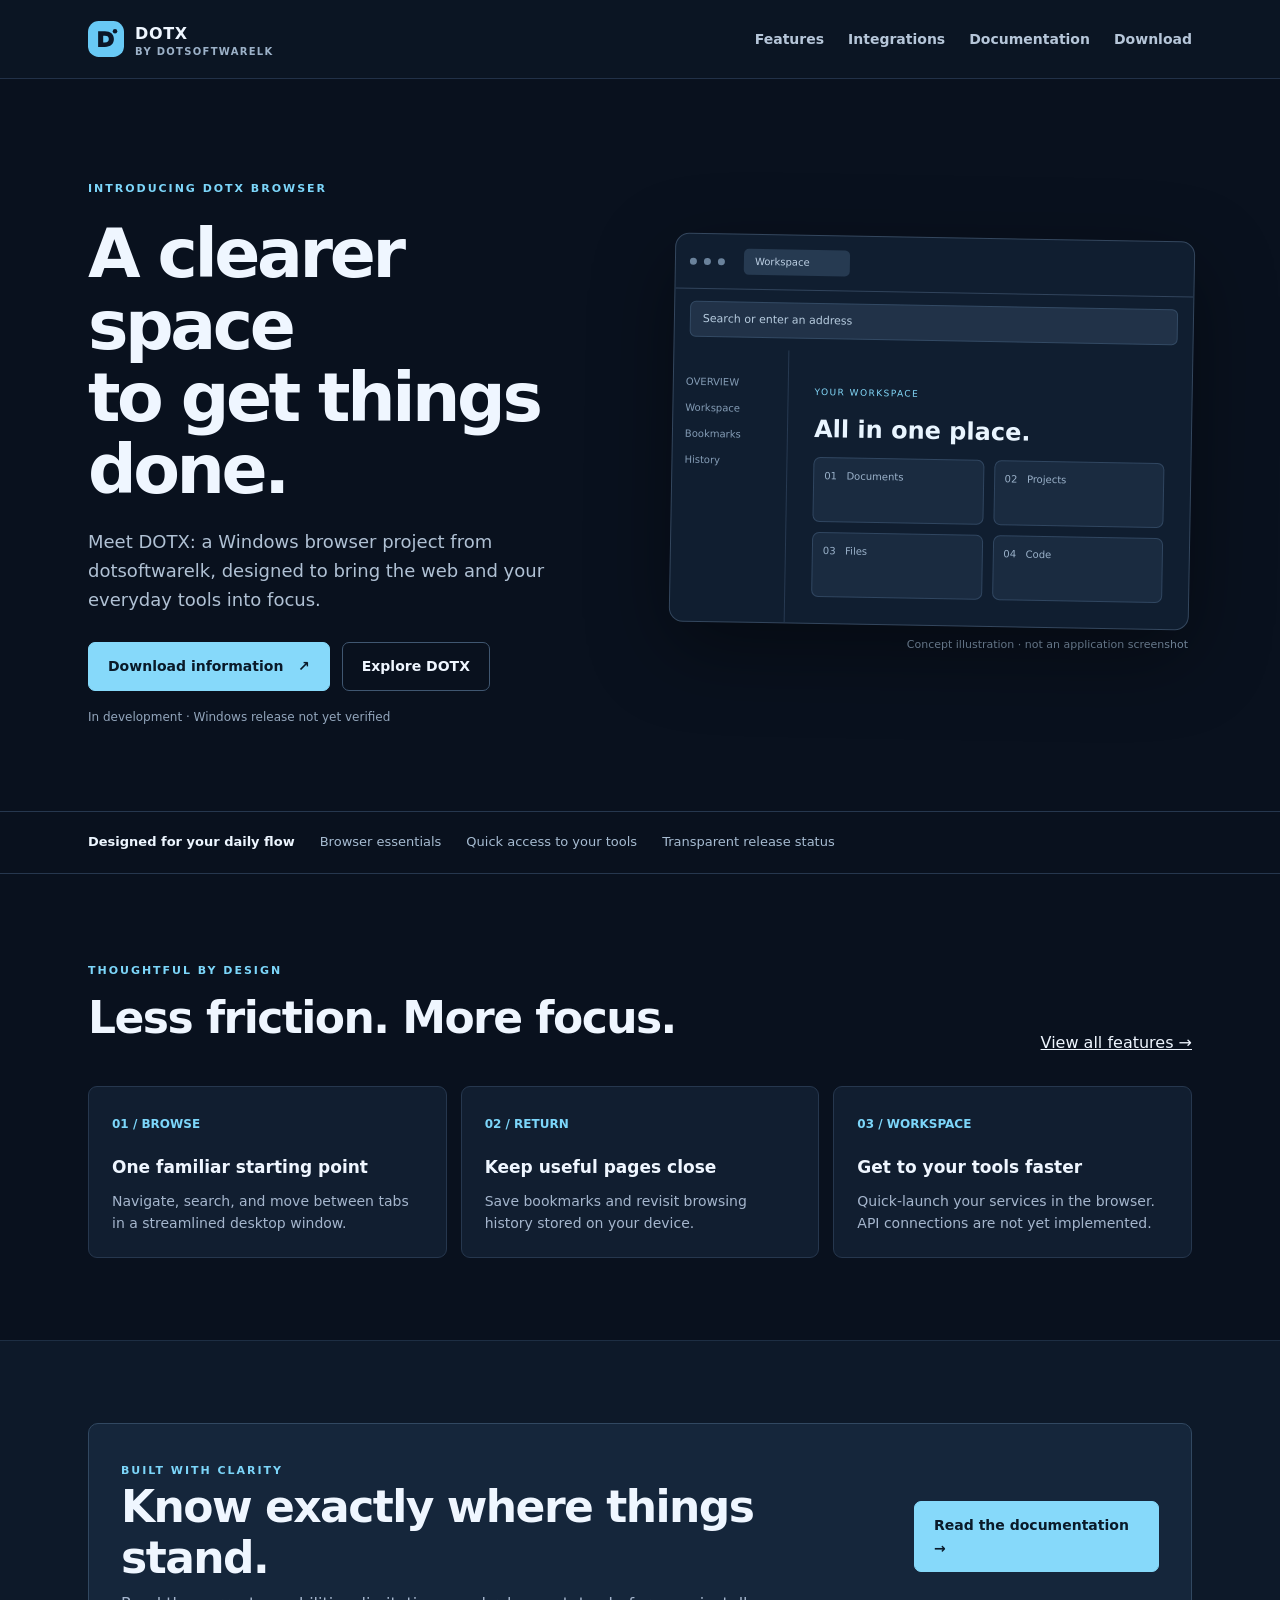
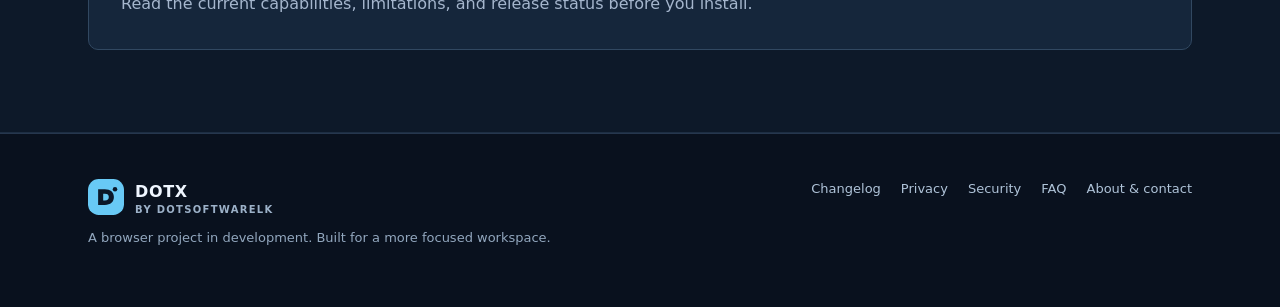
==== site/index.html @ 2ad3f158 "Add DOTX development prototype and website" ====
<!doctype html><html lang="en"><head><meta charset="utf-8"><meta name="viewport" content="width=device-width,initial-scale=1"><meta name="description" content="DOTX Browser by dotsoftwarelk: a Windows browser project in development."><meta property="og:type" content="website"><meta property="og:title" content="Home | DOTX Browser"><meta property="og:description" content="DOTX Browser by dotsoftwarelk: a Windows browser project in development."><meta name="theme-color" content="#09111e"><title>Home | DOTX Browser</title><link rel="icon" href="assets/mark.svg" type="image/svg+xml"><link rel="stylesheet" href="assets/style.css"></head><body><a class="skip" href="#main">Skip to content</a><header class="site-header"><div class="wrap topbar"><a href="index.html" class="brand"><img src="assets/mark.svg" alt=""><span>DOTX<small>BY DOTSOFTWARELK</small></span></a><nav class="nav" aria-label="Main navigation"><a href="features.html">Features</a><a href="integrations.html">Integrations</a><a href="docs.html">Documentation</a><a href="download.html">Download</a></nav><details class="mobile-nav"><summary>Menu</summary><div><a href="features.html">Features</a><a href="integrations.html">Integrations</a><a href="docs.html">Documentation</a><a href="download.html">Download</a><a href="changelog.html">Changelog</a><a href="privacy.html">Privacy</a><a href="security.html">Security</a><a href="faq.html">FAQ</a><a href="about.html">About &amp; contact</a></div></details></div></header><main id="main"><div class="wrap"><section class="hero"><div><span class="eyebrow">Introducing DOTX Browser</span><h1>A clearer space<br>to get things done.</h1><p>Meet DOTX: a Windows browser project from dotsoftwarelk, designed to bring the web and your everyday tools into focus.</p><div class="actions"><a class="button primary" href="download.html">Download information &nbsp; ↗</a><a class="button" href="features.html">Explore DOTX</a></div><div class="fine">In development · Windows release not yet verified</div></div><div><div class="preview" aria-hidden="true"><div class="preview-top"><i></i><i></i><i></i><span>Workspace</span></div><div class="preview-address">Search or enter an address</div><div class="preview-content"><div class="preview-side">OVERVIEW<br>Workspace<br>Bookmarks<br>History</div><div class="preview-main"><small>YOUR WORKSPACE</small><h3>All in one place.</h3><div class="mock-grid"><div class="mock-card">01 &nbsp; Documents</div><div class="mock-card">02 &nbsp; Projects</div><div class="mock-card">03 &nbsp; Files</div><div class="mock-card">04 &nbsp; Code</div></div></div></div></div><div class="concept">Concept illustration · not an application screenshot</div></div></section></div><div class="band"><div class="wrap"><strong>Designed for your daily flow</strong><span>Browser essentials</span><span>Quick access to your tools</span><span>Transparent release status</span></div></div><section class="section"><div class="wrap"><div class="section-head"><div><span class="eyebrow">Thoughtful by design</span><h2>Less friction. More focus.</h2></div><a href="features.html">View all features →</a></div><div class="grid"><article class="card"><span class="num">01 / BROWSE</span><h3>One familiar starting point</h3><p>Navigate, search, and move between tabs in a streamlined desktop window.</p></article><article class="card"><span class="num">02 / RETURN</span><h3>Keep useful pages close</h3><p>Save bookmarks and revisit browsing history stored on your device.</p></article><article class="card"><span class="num">03 / WORKSPACE</span><h3>Get to your tools faster</h3><p>Quick-launch your services in the browser. API connections are not yet implemented.</p></article></div></div></section><section class="section alt"><div class="wrap"><div class="callout"><div><span class="eyebrow">Built with clarity</span><h2>Know exactly where things stand.</h2><p>Read the current capabilities, limitations, and release status before you install.</p></div><a class="button primary" href="docs.html">Read the documentation →</a></div></div></section></main><footer class="footer"><div class="wrap footer-inner"><div><a href="index.html" class="brand"><img src="assets/mark.svg" alt=""><span>DOTX<small>BY DOTSOFTWARELK</small></span></a><p>A browser project in development. Built for a more focused workspace.</p></div><nav class="footer-links" aria-label="Footer navigation"><a href="changelog.html">Changelog</a><a href="privacy.html">Privacy</a><a href="security.html">Security</a><a href="faq.html">FAQ</a><a href="about.html">About &amp; contact</a></nav></div></footer></body></html>
---- site/assets/style.css ----
:root{color-scheme:dark;--bg:#09111e;--surface:#111e30;--line:#26374e;--text:#eff6ff;--muted:#a5b6cd;--accent:#7cd6fa;--max:1160px}*{box-sizing:border-box}html{scroll-behavior:smooth}body{margin:0;background:var(--bg);color:var(--text);font-family:Inter,ui-sans-serif,system-ui,-apple-system,"Segoe UI",sans-serif;line-height:1.6}a{color:inherit}a:focus-visible,button:focus-visible,summary:focus-visible{outline:3px solid var(--accent);outline-offset:4px}.wrap{max-width:var(--max);margin:auto;padding:0 28px}.skip{position:absolute;left:-9999px}.skip:focus{left:20px;top:10px;background:white;color:black;z-index:5}.site-header{border-bottom:1px solid #223148;background:#0b1523}.topbar{min-height:78px;display:flex;align-items:center;gap:30px}.brand{display:flex;align-items:center;gap:11px;text-decoration:none;font-weight:800;letter-spacing:.04em}.brand img{width:36px}.brand small{display:block;color:#9cb1c8;font-size:10px;letter-spacing:.13em;font-weight:600;line-height:1}.nav{display:flex;gap:24px;margin-left:auto;align-items:center}.nav a{text-decoration:none;color:#b6c6d9;font-size:14px;font-weight:600}.nav a:hover{color:#fff}.button{display:inline-flex;align-items:center;justify-content:center;padding:12px 19px;border:1px solid #405771;border-radius:7px;text-decoration:none;font-size:14px;font-weight:700}.button.primary{background:#86d9fa;color:#0a1a29;border-color:#86d9fa}.button:hover{filter:brightness(1.1)}.mobile-nav{display:none;margin-left:auto}.mobile-nav summary{cursor:pointer}.mobile-nav div{position:absolute;right:20px;z-index:2;background:#142339;border:1px solid var(--line);padding:15px;border-radius:8px;display:grid;gap:12px}.mobile-nav a{text-decoration:none}.hero{display:grid;grid-template-columns:1fr 1fr;gap:64px;align-items:center;padding:95px 0 84px}.eyebrow{font-size:11px;font-weight:800;letter-spacing:.18em;color:var(--accent);text-transform:uppercase}.hero h1{font-size:clamp(42px,5.5vw,68px);line-height:1.06;letter-spacing:-.05em;margin:18px 0 22px}.hero p,.lead{font-size:18px;color:#b0c1d4;max-width:590px}.actions{display:flex;gap:12px;flex-wrap:wrap;margin-top:28px}.fine{font-size:12px;color:#93a6bc;margin-top:17px}.preview{background:#101e30;border:1px solid #34475e;border-radius:14px;box-shadow:0 26px 80px #0006;overflow:hidden;transform:rotate(1deg)}.preview-top{display:flex;align-items:center;padding:14px;border-bottom:1px solid #31445c;gap:7px}.preview-top i{width:7px;height:7px;border-radius:50%;background:#6a829b}.preview-top span{margin-left:12px;border-radius:5px;background:#263a51;color:#bccfe3;padding:5px 40px 5px 11px;font-size:10px}.preview-address{margin:12px 15px;background:#213248;border:1px solid #334a64;color:#b7ccdf;border-radius:6px;padding:8px 12px;font-size:11px}.preview-content{display:grid;grid-template-columns:115px 1fr;min-height:270px}.preview-side{border-right:1px solid #273a51;padding:20px 12px;color:#849cb5;font-size:10px;line-height:2.6}.preview-main{padding:26px}.preview-main small{color:#83d8f9;font-size:9px;letter-spacing:.16em}.preview-main h3{font-size:24px;margin:8px 0;color:#e9f5ff}.mock-grid{display:grid;grid-template-columns:1fr 1fr;gap:10px}.mock-card{height:65px;background:#1a2b40;border:1px solid #304660;border-radius:7px;padding:10px;color:#9bb2ca;font-size:10px}.concept{color:#8197ae;font-size:11px;text-align:right;margin:10px 4px}.band{border-top:1px solid var(--line);border-bottom:1px solid var(--line);padding:20px 0;color:#a7bcd2}.band .wrap{display:flex;gap:25px;align-items:center;flex-wrap:wrap;font-size:13px}.band strong{color:#edf6ff}.section{padding:82px 0}.section.alt{background:#0d1929;border-top:1px solid #1d2e43;border-bottom:1px solid #1d2e43}.section-head{display:flex;justify-content:space-between;align-items:end;gap:20px;margin-bottom:30px}.section h2,.page h1{font-size:clamp(30px,4vw,44px);letter-spacing:-.035em;line-height:1.15;margin:12px 0}.section p{color:var(--muted)}.grid{display:grid;grid-template-columns:repeat(3,1fr);gap:14px}.card{border:1px solid var(--line);background:#111e30;border-radius:9px;padding:23px}.card .num{color:var(--accent);font-size:12px;font-weight:700}.card h3{font-size:17px;margin:19px 0 8px}.card p{font-size:14px;margin:0;color:var(--muted)}.callout{display:flex;justify-content:space-between;gap:24px;align-items:center;background:#15263b;border:1px solid #314861;border-radius:10px;padding:32px}.callout h2{margin:0 0 8px}.callout p{margin:0}.page{padding:74px 0 100px;min-height:60vh}.page-header{border-bottom:1px solid var(--line);padding-bottom:32px;margin-bottom:36px}.content{max-width:850px}.content h2{font-size:23px;letter-spacing:-.02em;margin:38px 0 10px}.content h3{margin:24px 0 8px}.content p,.content li{color:#b4c4d7}.content a{color:#91dcfa}.notice{padding:18px 20px;border:1px solid #45627a;background:#14283a;border-radius:8px;margin:25px 0}.notice p{margin:0}.pill{display:inline-block;color:#a6e3fb;background:#1b4054;border-radius:99px;padding:4px 9px;font-size:11px;font-weight:700;letter-spacing:.06em}.footer{border-top:1px solid var(--line);padding:45px 0}.footer-inner{display:flex;justify-content:space-between;gap:30px}.footer p{font-size:13px;color:#92a7be}.footer-links{display:flex;flex-wrap:wrap;gap:20px;align-content:start;font-size:13px;color:#afc3d8}.footer-links a{text-decoration:none}@media(max-width:850px){.nav{display:none}.mobile-nav{display:block}.hero{grid-template-columns:1fr;gap:35px;padding:65px 0}.preview{max-width:600px}.grid{grid-template-columns:1fr 1fr}.footer-inner{flex-direction:column}}@media(max-width:540px){.wrap{padding:0 20px}.hero h1{font-size:43px}.grid{grid-template-columns:1fr}.section{padding:60px 0}.callout{align-items:flex-start;flex-direction:column}.section-head{display:block}.preview-content{grid-template-columns:85px 1fr}.preview-side{padding:12px 7px}.preview-main{padding:15px}.page{padding:52px 0 70px}}@media(prefers-reduced-motion:reduce){html{scroll-behavior:auto}*{transition:none!important;animation:none!important}}
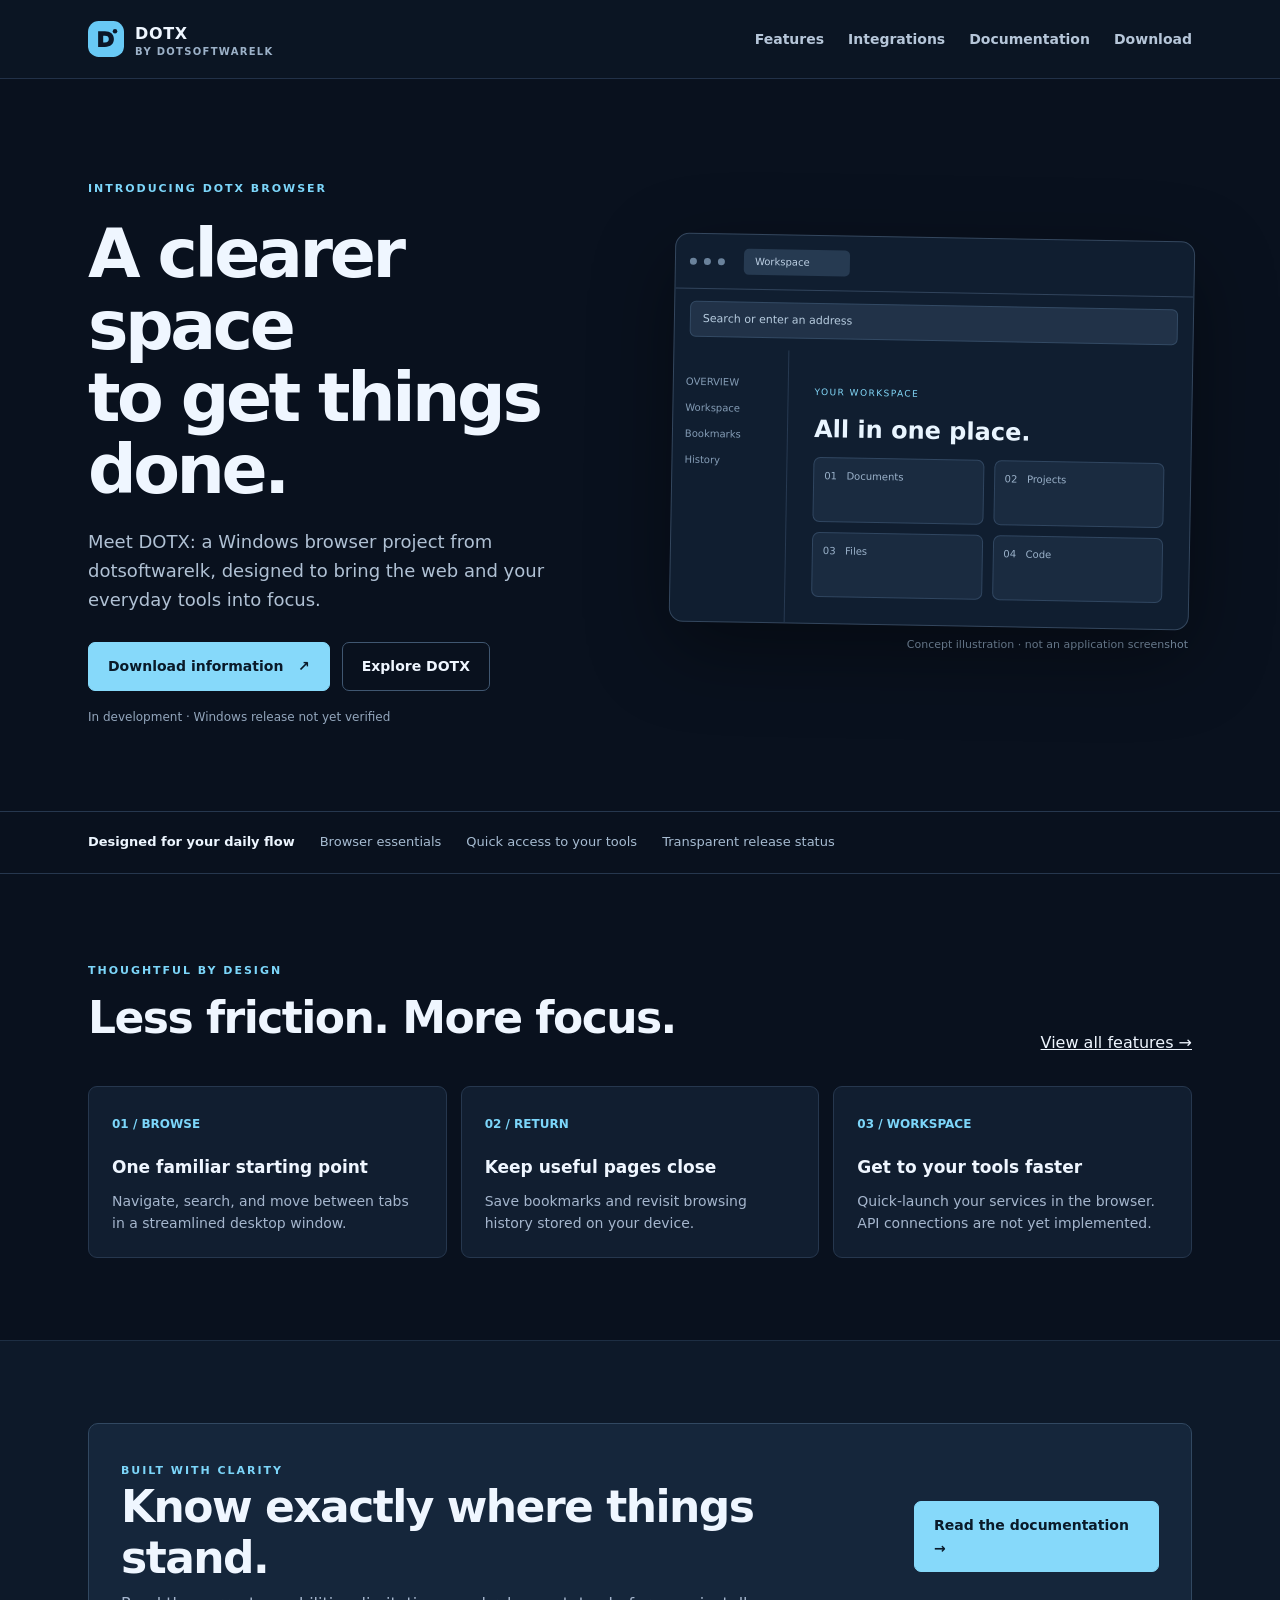
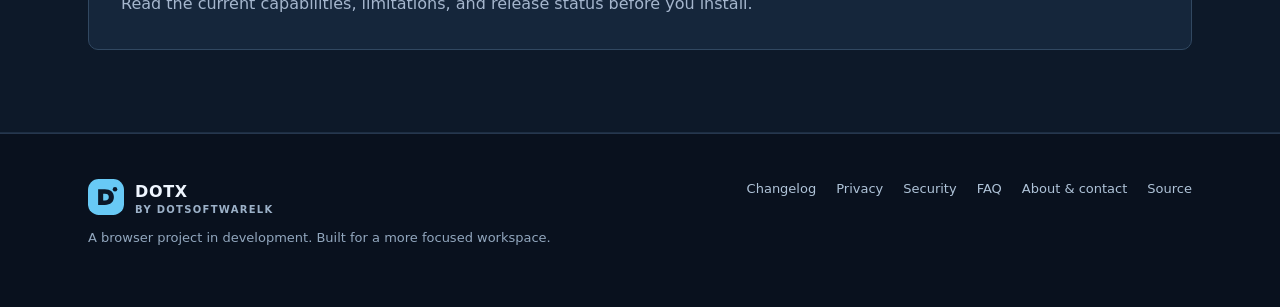
==== commit 3b172f2f: "Improve tab controls and document public deployment" ====
--- a/site/index.html
+++ b/site/index.html
@@ -1 +1 @@
-<!doctype html><html lang="en"><head><meta charset="utf-8"><meta name="viewport" content="width=device-width,initial-scale=1"><meta name="description" content="DOTX Browser by dotsoftwarelk: a Windows browser project in development."><meta property="og:type" content="website"><meta property="og:title" content="Home | DOTX Browser"><meta property="og:description" content="DOTX Browser by dotsoftwarelk: a Windows browser project in development."><meta name="theme-color" content="#09111e"><title>Home | DOTX Browser</title><link rel="icon" href="assets/mark.svg" type="image/svg+xml"><link rel="stylesheet" href="assets/style.css"></head><body><a class="skip" href="#main">Skip to content</a><header class="site-header"><div class="wrap topbar"><a href="index.html" class="brand"><img src="assets/mark.svg" alt=""><span>DOTX<small>BY DOTSOFTWARELK</small></span></a><nav class="nav" aria-label="Main navigation"><a href="features.html">Features</a><a href="integrations.html">Integrations</a><a href="docs.html">Documentation</a><a href="download.html">Download</a></nav><details class="mobile-nav"><summary>Menu</summary><div><a href="features.html">Features</a><a href="integrations.html">Integrations</a><a href="docs.html">Documentation</a><a href="download.html">Download</a><a href="changelog.html">Changelog</a><a href="privacy.html">Privacy</a><a href="security.html">Security</a><a href="faq.html">FAQ</a><a href="about.html">About &amp; contact</a></div></details></div></header><main id="main"><div class="wrap"><section class="hero"><div><span class="eyebrow">Introducing DOTX Browser</span><h1>A clearer space<br>to get things done.</h1><p>Meet DOTX: a Windows browser project from dotsoftwarelk, designed to bring the web and your everyday tools into focus.</p><div class="actions"><a class="button primary" href="download.html">Download information &nbsp; ↗</a><a class="button" href="features.html">Explore DOTX</a></div><div class="fine">In development · Windows release not yet verified</div></div><div><div class="preview" aria-hidden="true"><div class="preview-top"><i></i><i></i><i></i><span>Workspace</span></div><div class="preview-address">Search or enter an address</div><div class="preview-content"><div class="preview-side">OVERVIEW<br>Workspace<br>Bookmarks<br>History</div><div class="preview-main"><small>YOUR WORKSPACE</small><h3>All in one place.</h3><div class="mock-grid"><div class="mock-card">01 &nbsp; Documents</div><div class="mock-card">02 &nbsp; Projects</div><div class="mock-card">03 &nbsp; Files</div><div class="mock-card">04 &nbsp; Code</div></div></div></div></div><div class="concept">Concept illustration · not an application screenshot</div></div></section></div><div class="band"><div class="wrap"><strong>Designed for your daily flow</strong><span>Browser essentials</span><span>Quick access to your tools</span><span>Transparent release status</span></div></div><section class="section"><div class="wrap"><div class="section-head"><div><span class="eyebrow">Thoughtful by design</span><h2>Less friction. More focus.</h2></div><a href="features.html">View all features →</a></div><div class="grid"><article class="card"><span class="num">01 / BROWSE</span><h3>One familiar starting point</h3><p>Navigate, search, and move between tabs in a streamlined desktop window.</p></article><article class="card"><span class="num">02 / RETURN</span><h3>Keep useful pages close</h3><p>Save bookmarks and revisit browsing history stored on your device.</p></article><article class="card"><span class="num">03 / WORKSPACE</span><h3>Get to your tools faster</h3><p>Quick-launch your services in the browser. API connections are not yet implemented.</p></article></div></div></section><section class="section alt"><div class="wrap"><div class="callout"><div><span class="eyebrow">Built with clarity</span><h2>Know exactly where things stand.</h2><p>Read the current capabilities, limitations, and release status before you install.</p></div><a class="button primary" href="docs.html">Read the documentation →</a></div></div></section></main><footer class="footer"><div class="wrap footer-inner"><div><a href="index.html" class="brand"><img src="assets/mark.svg" alt=""><span>DOTX<small>BY DOTSOFTWARELK</small></span></a><p>A browser project in development. Built for a more focused workspace.</p></div><nav class="footer-links" aria-label="Footer navigation"><a href="changelog.html">Changelog</a><a href="privacy.html">Privacy</a><a href="security.html">Security</a><a href="faq.html">FAQ</a><a href="about.html">About &amp; contact</a></nav></div></footer></body></html>+<!doctype html><html lang="en"><head><meta charset="utf-8"><meta name="viewport" content="width=device-width,initial-scale=1"><meta name="description" content="DOTX Browser by dotsoftwarelk: a Windows browser project in development."><meta property="og:type" content="website"><meta property="og:title" content="Home | DOTX Browser"><meta property="og:description" content="DOTX Browser by dotsoftwarelk: a Windows browser project in development."><meta name="theme-color" content="#09111e"><title>Home | DOTX Browser</title><link rel="icon" href="assets/mark.svg" type="image/svg+xml"><link rel="stylesheet" href="assets/style.css"></head><body><a class="skip" href="#main">Skip to content</a><header class="site-header"><div class="wrap topbar"><a href="index.html" class="brand"><img src="assets/mark.svg" alt=""><span>DOTX<small>BY DOTSOFTWARELK</small></span></a><nav class="nav" aria-label="Main navigation"><a href="features.html">Features</a><a href="integrations.html">Integrations</a><a href="docs.html">Documentation</a><a href="download.html">Download</a></nav><details class="mobile-nav"><summary>Menu</summary><div><a href="features.html">Features</a><a href="integrations.html">Integrations</a><a href="docs.html">Documentation</a><a href="download.html">Download</a><a href="changelog.html">Changelog</a><a href="privacy.html">Privacy</a><a href="security.html">Security</a><a href="faq.html">FAQ</a><a href="about.html">About &amp; contact</a><a href="https://github.com/dotsoftwarelk/dotx-browser">Source</a></div></details></div></header><main id="main"><div class="wrap"><section class="hero"><div><span class="eyebrow">Introducing DOTX Browser</span><h1>A clearer space<br>to get things done.</h1><p>Meet DOTX: a Windows browser project from dotsoftwarelk, designed to bring the web and your everyday tools into focus.</p><div class="actions"><a class="button primary" href="download.html">Download information &nbsp; ↗</a><a class="button" href="features.html">Explore DOTX</a></div><div class="fine">In development · Windows release not yet verified</div></div><div><div class="preview" aria-hidden="true"><div class="preview-top"><i></i><i></i><i></i><span>Workspace</span></div><div class="preview-address">Search or enter an address</div><div class="preview-content"><div class="preview-side">OVERVIEW<br>Workspace<br>Bookmarks<br>History</div><div class="preview-main"><small>YOUR WORKSPACE</small><h3>All in one place.</h3><div class="mock-grid"><div class="mock-card">01 &nbsp; Documents</div><div class="mock-card">02 &nbsp; Projects</div><div class="mock-card">03 &nbsp; Files</div><div class="mock-card">04 &nbsp; Code</div></div></div></div></div><div class="concept">Concept illustration · not an application screenshot</div></div></section></div><div class="band"><div class="wrap"><strong>Designed for your daily flow</strong><span>Browser essentials</span><span>Quick access to your tools</span><span>Transparent release status</span></div></div><section class="section"><div class="wrap"><div class="section-head"><div><span class="eyebrow">Thoughtful by design</span><h2>Less friction. More focus.</h2></div><a href="features.html">View all features →</a></div><div class="grid"><article class="card"><span class="num">01 / BROWSE</span><h3>One familiar starting point</h3><p>Navigate, search, and move between tabs in a streamlined desktop window.</p></article><article class="card"><span class="num">02 / RETURN</span><h3>Keep useful pages close</h3><p>Save bookmarks and revisit browsing history stored on your device.</p></article><article class="card"><span class="num">03 / WORKSPACE</span><h3>Get to your tools faster</h3><p>Quick-launch your services in the browser. API connections are not yet implemented.</p></article></div></div></section><section class="section alt"><div class="wrap"><div class="callout"><div><span class="eyebrow">Built with clarity</span><h2>Know exactly where things stand.</h2><p>Read the current capabilities, limitations, and release status before you install.</p></div><a class="button primary" href="docs.html">Read the documentation →</a></div></div></section></main><footer class="footer"><div class="wrap footer-inner"><div><a href="index.html" class="brand"><img src="assets/mark.svg" alt=""><span>DOTX<small>BY DOTSOFTWARELK</small></span></a><p>A browser project in development. Built for a more focused workspace.</p></div><nav class="footer-links" aria-label="Footer navigation"><a href="changelog.html">Changelog</a><a href="privacy.html">Privacy</a><a href="security.html">Security</a><a href="faq.html">FAQ</a><a href="about.html">About &amp; contact</a><a href="https://github.com/dotsoftwarelk/dotx-browser">Source</a></nav></div></footer></body></html>
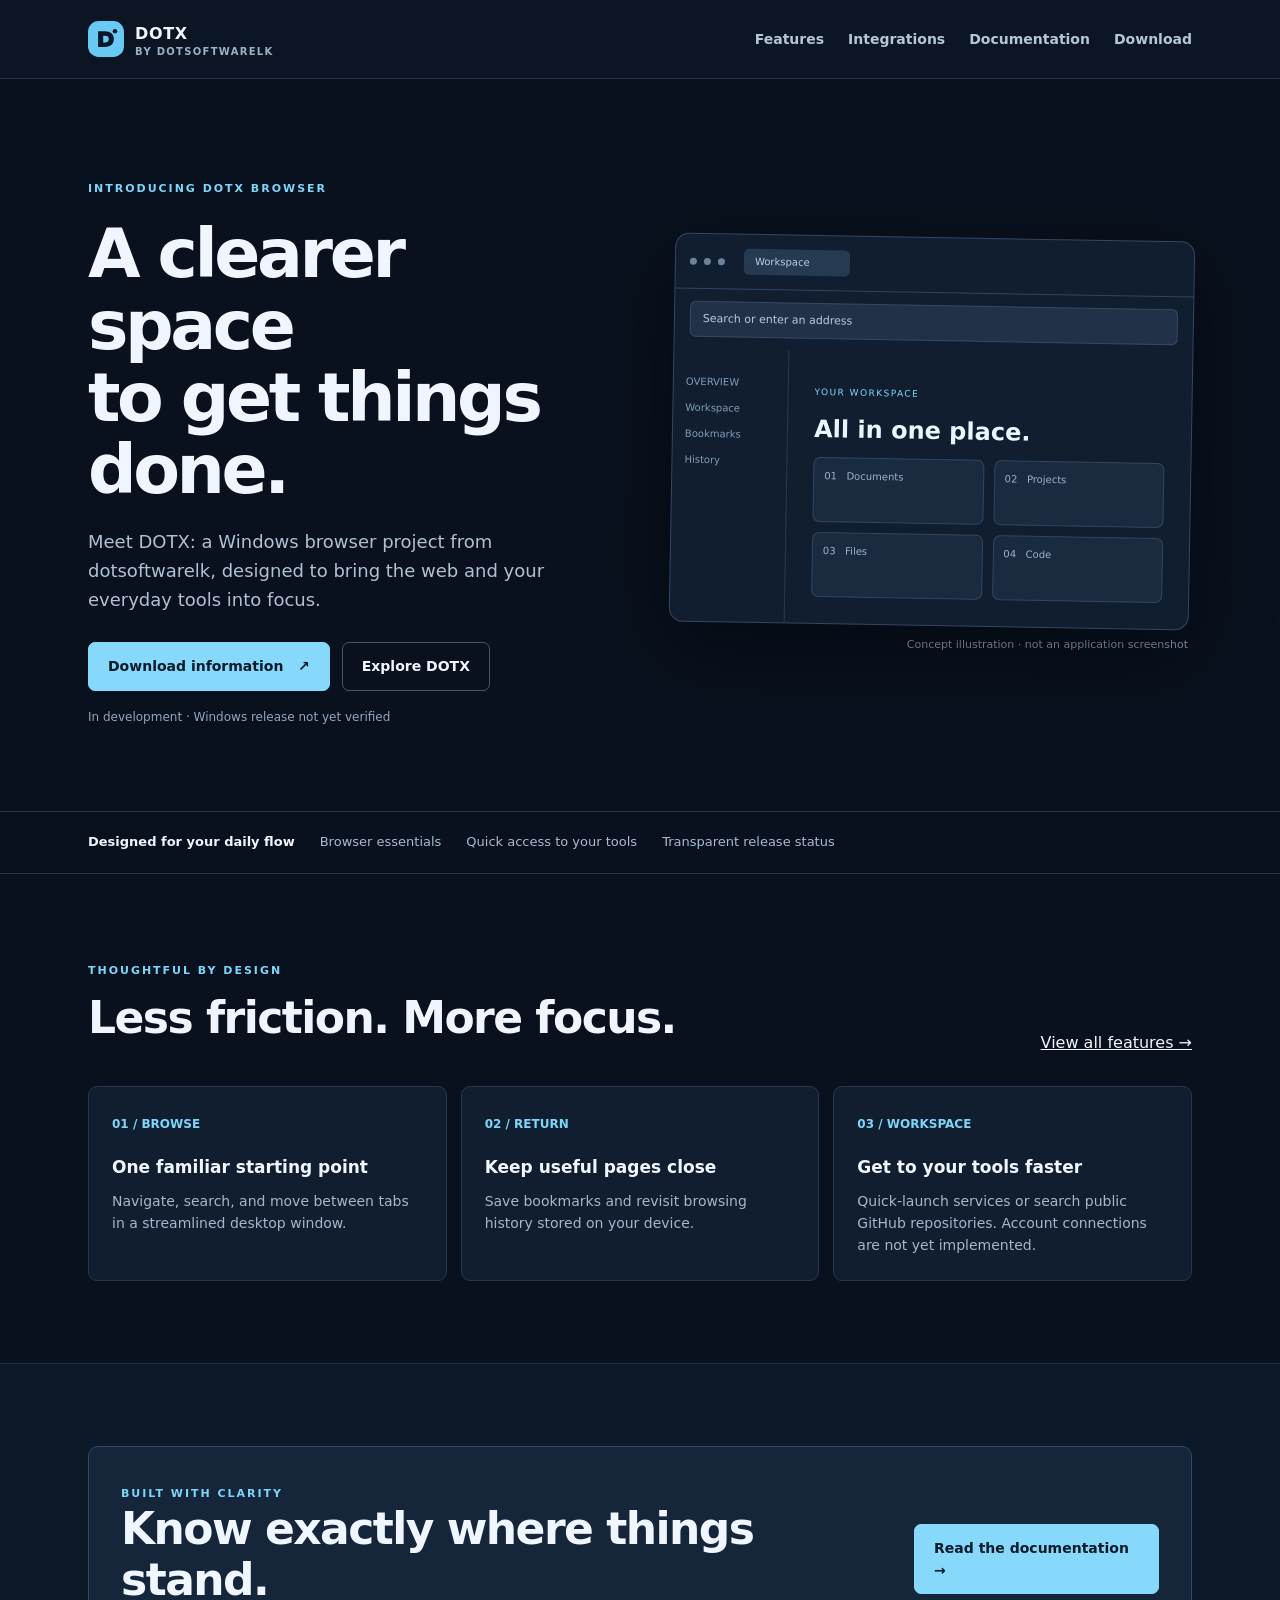
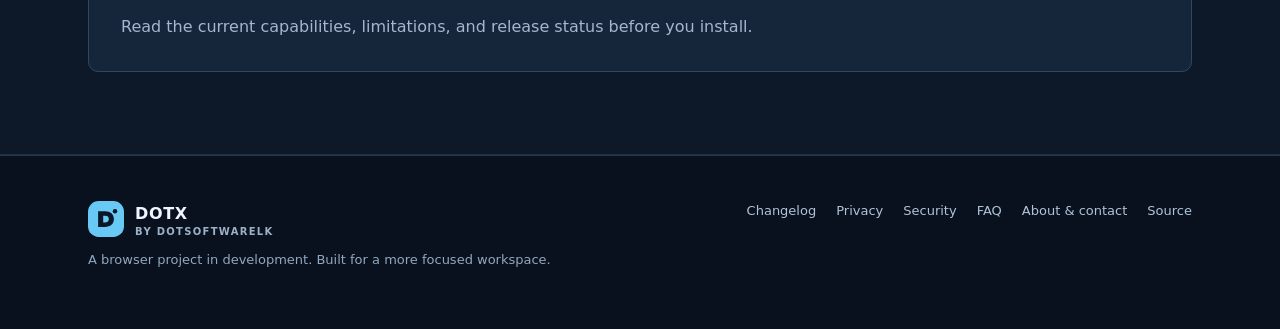
==== commit 03af4f61: "Add downloads and public GitHub repository search" ====
--- a/site/index.html
+++ b/site/index.html
@@ -1 +1 @@
-<!doctype html><html lang="en"><head><meta charset="utf-8"><meta name="viewport" content="width=device-width,initial-scale=1"><meta name="description" content="DOTX Browser by dotsoftwarelk: a Windows browser project in development."><meta property="og:type" content="website"><meta property="og:title" content="Home | DOTX Browser"><meta property="og:description" content="DOTX Browser by dotsoftwarelk: a Windows browser project in development."><meta name="theme-color" content="#09111e"><title>Home | DOTX Browser</title><link rel="icon" href="assets/mark.svg" type="image/svg+xml"><link rel="stylesheet" href="assets/style.css"></head><body><a class="skip" href="#main">Skip to content</a><header class="site-header"><div class="wrap topbar"><a href="index.html" class="brand"><img src="assets/mark.svg" alt=""><span>DOTX<small>BY DOTSOFTWARELK</small></span></a><nav class="nav" aria-label="Main navigation"><a href="features.html">Features</a><a href="integrations.html">Integrations</a><a href="docs.html">Documentation</a><a href="download.html">Download</a></nav><details class="mobile-nav"><summary>Menu</summary><div><a href="features.html">Features</a><a href="integrations.html">Integrations</a><a href="docs.html">Documentation</a><a href="download.html">Download</a><a href="changelog.html">Changelog</a><a href="privacy.html">Privacy</a><a href="security.html">Security</a><a href="faq.html">FAQ</a><a href="about.html">About &amp; contact</a><a href="https://github.com/dotsoftwarelk/dotx-browser">Source</a></div></details></div></header><main id="main"><div class="wrap"><section class="hero"><div><span class="eyebrow">Introducing DOTX Browser</span><h1>A clearer space<br>to get things done.</h1><p>Meet DOTX: a Windows browser project from dotsoftwarelk, designed to bring the web and your everyday tools into focus.</p><div class="actions"><a class="button primary" href="download.html">Download information &nbsp; ↗</a><a class="button" href="features.html">Explore DOTX</a></div><div class="fine">In development · Windows release not yet verified</div></div><div><div class="preview" aria-hidden="true"><div class="preview-top"><i></i><i></i><i></i><span>Workspace</span></div><div class="preview-address">Search or enter an address</div><div class="preview-content"><div class="preview-side">OVERVIEW<br>Workspace<br>Bookmarks<br>History</div><div class="preview-main"><small>YOUR WORKSPACE</small><h3>All in one place.</h3><div class="mock-grid"><div class="mock-card">01 &nbsp; Documents</div><div class="mock-card">02 &nbsp; Projects</div><div class="mock-card">03 &nbsp; Files</div><div class="mock-card">04 &nbsp; Code</div></div></div></div></div><div class="concept">Concept illustration · not an application screenshot</div></div></section></div><div class="band"><div class="wrap"><strong>Designed for your daily flow</strong><span>Browser essentials</span><span>Quick access to your tools</span><span>Transparent release status</span></div></div><section class="section"><div class="wrap"><div class="section-head"><div><span class="eyebrow">Thoughtful by design</span><h2>Less friction. More focus.</h2></div><a href="features.html">View all features →</a></div><div class="grid"><article class="card"><span class="num">01 / BROWSE</span><h3>One familiar starting point</h3><p>Navigate, search, and move between tabs in a streamlined desktop window.</p></article><article class="card"><span class="num">02 / RETURN</span><h3>Keep useful pages close</h3><p>Save bookmarks and revisit browsing history stored on your device.</p></article><article class="card"><span class="num">03 / WORKSPACE</span><h3>Get to your tools faster</h3><p>Quick-launch your services in the browser. API connections are not yet implemented.</p></article></div></div></section><section class="section alt"><div class="wrap"><div class="callout"><div><span class="eyebrow">Built with clarity</span><h2>Know exactly where things stand.</h2><p>Read the current capabilities, limitations, and release status before you install.</p></div><a class="button primary" href="docs.html">Read the documentation →</a></div></div></section></main><footer class="footer"><div class="wrap footer-inner"><div><a href="index.html" class="brand"><img src="assets/mark.svg" alt=""><span>DOTX<small>BY DOTSOFTWARELK</small></span></a><p>A browser project in development. Built for a more focused workspace.</p></div><nav class="footer-links" aria-label="Footer navigation"><a href="changelog.html">Changelog</a><a href="privacy.html">Privacy</a><a href="security.html">Security</a><a href="faq.html">FAQ</a><a href="about.html">About &amp; contact</a><a href="https://github.com/dotsoftwarelk/dotx-browser">Source</a></nav></div></footer></body></html>+<!doctype html><html lang="en"><head><meta charset="utf-8"><meta name="viewport" content="width=device-width,initial-scale=1"><meta name="description" content="DOTX Browser by dotsoftwarelk: a Windows browser project in development."><meta property="og:type" content="website"><meta property="og:title" content="Home | DOTX Browser"><meta property="og:description" content="DOTX Browser by dotsoftwarelk: a Windows browser project in development."><meta name="theme-color" content="#09111e"><title>Home | DOTX Browser</title><link rel="icon" href="assets/mark.svg" type="image/svg+xml"><link rel="stylesheet" href="assets/style.css"></head><body><a class="skip" href="#main">Skip to content</a><header class="site-header"><div class="wrap topbar"><a href="index.html" class="brand"><img src="assets/mark.svg" alt=""><span>DOTX<small>BY DOTSOFTWARELK</small></span></a><nav class="nav" aria-label="Main navigation"><a href="features.html">Features</a><a href="integrations.html">Integrations</a><a href="docs.html">Documentation</a><a href="download.html">Download</a></nav><details class="mobile-nav"><summary>Menu</summary><div><a href="features.html">Features</a><a href="integrations.html">Integrations</a><a href="docs.html">Documentation</a><a href="download.html">Download</a><a href="changelog.html">Changelog</a><a href="privacy.html">Privacy</a><a href="security.html">Security</a><a href="faq.html">FAQ</a><a href="about.html">About &amp; contact</a><a href="https://github.com/dotsoftwarelk/dotx-browser">Source</a></div></details></div></header><main id="main"><div class="wrap"><section class="hero"><div><span class="eyebrow">Introducing DOTX Browser</span><h1>A clearer space<br>to get things done.</h1><p>Meet DOTX: a Windows browser project from dotsoftwarelk, designed to bring the web and your everyday tools into focus.</p><div class="actions"><a class="button primary" href="download.html">Download information &nbsp; ↗</a><a class="button" href="features.html">Explore DOTX</a></div><div class="fine">In development · Windows release not yet verified</div></div><div><div class="preview" aria-hidden="true"><div class="preview-top"><i></i><i></i><i></i><span>Workspace</span></div><div class="preview-address">Search or enter an address</div><div class="preview-content"><div class="preview-side">OVERVIEW<br>Workspace<br>Bookmarks<br>History</div><div class="preview-main"><small>YOUR WORKSPACE</small><h3>All in one place.</h3><div class="mock-grid"><div class="mock-card">01 &nbsp; Documents</div><div class="mock-card">02 &nbsp; Projects</div><div class="mock-card">03 &nbsp; Files</div><div class="mock-card">04 &nbsp; Code</div></div></div></div></div><div class="concept">Concept illustration · not an application screenshot</div></div></section></div><div class="band"><div class="wrap"><strong>Designed for your daily flow</strong><span>Browser essentials</span><span>Quick access to your tools</span><span>Transparent release status</span></div></div><section class="section"><div class="wrap"><div class="section-head"><div><span class="eyebrow">Thoughtful by design</span><h2>Less friction. More focus.</h2></div><a href="features.html">View all features →</a></div><div class="grid"><article class="card"><span class="num">01 / BROWSE</span><h3>One familiar starting point</h3><p>Navigate, search, and move between tabs in a streamlined desktop window.</p></article><article class="card"><span class="num">02 / RETURN</span><h3>Keep useful pages close</h3><p>Save bookmarks and revisit browsing history stored on your device.</p></article><article class="card"><span class="num">03 / WORKSPACE</span><h3>Get to your tools faster</h3><p>Quick-launch services or search public GitHub repositories. Account connections are not yet implemented.</p></article></div></div></section><section class="section alt"><div class="wrap"><div class="callout"><div><span class="eyebrow">Built with clarity</span><h2>Know exactly where things stand.</h2><p>Read the current capabilities, limitations, and release status before you install.</p></div><a class="button primary" href="docs.html">Read the documentation →</a></div></div></section></main><footer class="footer"><div class="wrap footer-inner"><div><a href="index.html" class="brand"><img src="assets/mark.svg" alt=""><span>DOTX<small>BY DOTSOFTWARELK</small></span></a><p>A browser project in development. Built for a more focused workspace.</p></div><nav class="footer-links" aria-label="Footer navigation"><a href="changelog.html">Changelog</a><a href="privacy.html">Privacy</a><a href="security.html">Security</a><a href="faq.html">FAQ</a><a href="about.html">About &amp; contact</a><a href="https://github.com/dotsoftwarelk/dotx-browser">Source</a></nav></div></footer></body></html>
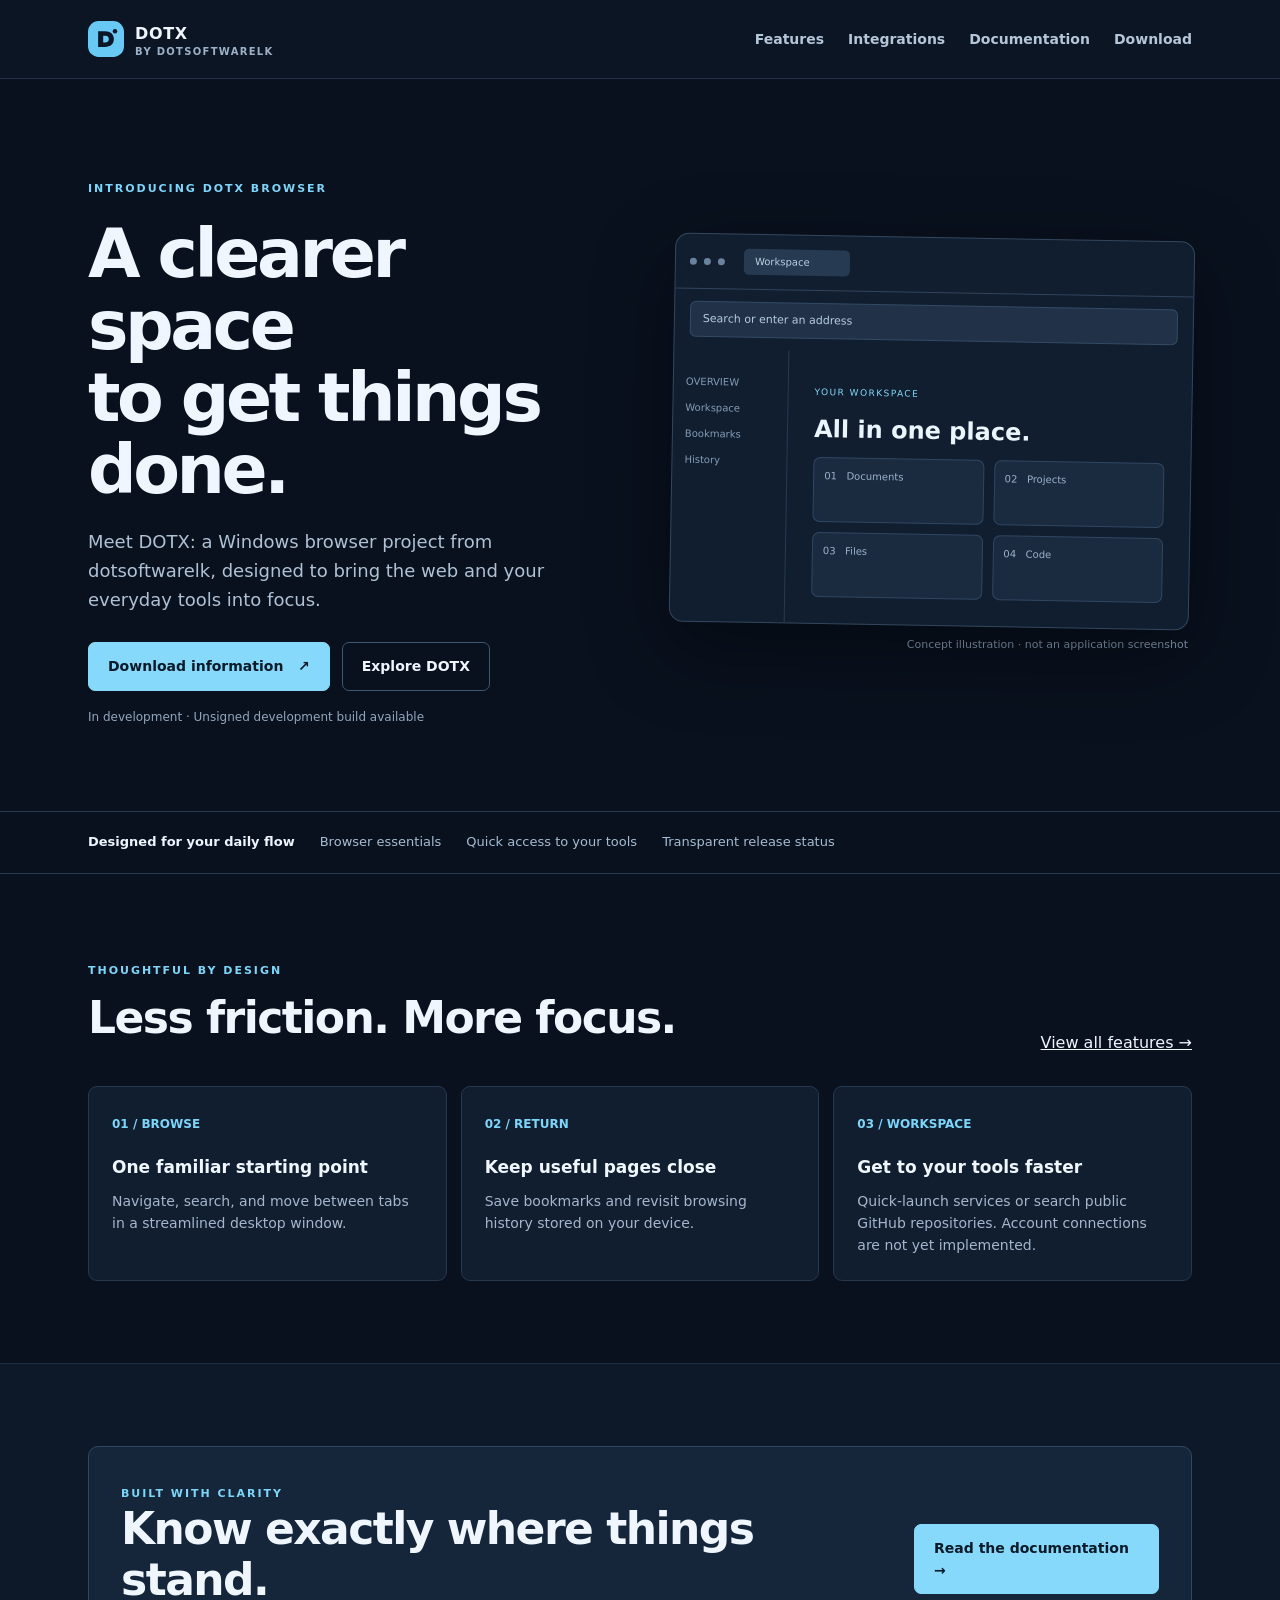
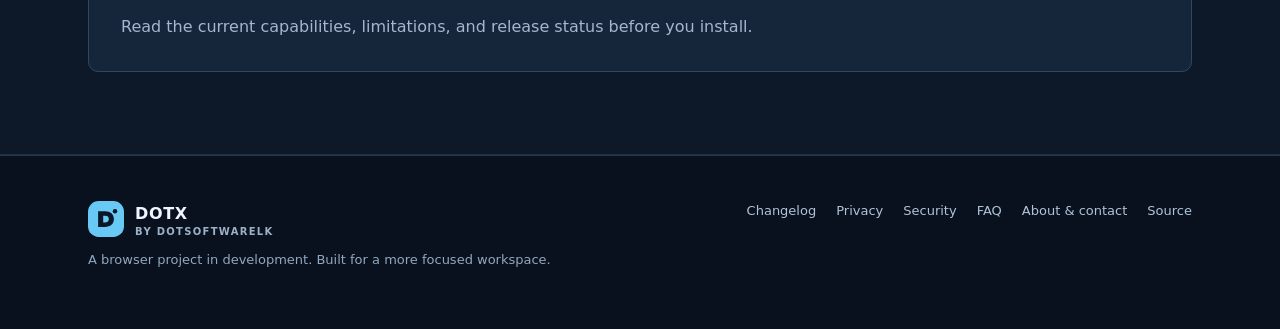
==== commit 028b258f: "Document Windows verification and harden cloud privileges" ====
--- a/site/index.html
+++ b/site/index.html
@@ -1 +1 @@
-<!doctype html><html lang="en"><head><meta charset="utf-8"><meta name="viewport" content="width=device-width,initial-scale=1"><meta name="description" content="DOTX Browser by dotsoftwarelk: a Windows browser project in development."><meta property="og:type" content="website"><meta property="og:title" content="Home | DOTX Browser"><meta property="og:description" content="DOTX Browser by dotsoftwarelk: a Windows browser project in development."><meta name="theme-color" content="#09111e"><title>Home | DOTX Browser</title><link rel="icon" href="assets/mark.svg" type="image/svg+xml"><link rel="stylesheet" href="assets/style.css"></head><body><a class="skip" href="#main">Skip to content</a><header class="site-header"><div class="wrap topbar"><a href="index.html" class="brand"><img src="assets/mark.svg" alt=""><span>DOTX<small>BY DOTSOFTWARELK</small></span></a><nav class="nav" aria-label="Main navigation"><a href="features.html">Features</a><a href="integrations.html">Integrations</a><a href="docs.html">Documentation</a><a href="download.html">Download</a></nav><details class="mobile-nav"><summary>Menu</summary><div><a href="features.html">Features</a><a href="integrations.html">Integrations</a><a href="docs.html">Documentation</a><a href="download.html">Download</a><a href="changelog.html">Changelog</a><a href="privacy.html">Privacy</a><a href="security.html">Security</a><a href="faq.html">FAQ</a><a href="about.html">About &amp; contact</a><a href="https://github.com/dotsoftwarelk/dotx-browser">Source</a></div></details></div></header><main id="main"><div class="wrap"><section class="hero"><div><span class="eyebrow">Introducing DOTX Browser</span><h1>A clearer space<br>to get things done.</h1><p>Meet DOTX: a Windows browser project from dotsoftwarelk, designed to bring the web and your everyday tools into focus.</p><div class="actions"><a class="button primary" href="download.html">Download information &nbsp; ↗</a><a class="button" href="features.html">Explore DOTX</a></div><div class="fine">In development · Windows release not yet verified</div></div><div><div class="preview" aria-hidden="true"><div class="preview-top"><i></i><i></i><i></i><span>Workspace</span></div><div class="preview-address">Search or enter an address</div><div class="preview-content"><div class="preview-side">OVERVIEW<br>Workspace<br>Bookmarks<br>History</div><div class="preview-main"><small>YOUR WORKSPACE</small><h3>All in one place.</h3><div class="mock-grid"><div class="mock-card">01 &nbsp; Documents</div><div class="mock-card">02 &nbsp; Projects</div><div class="mock-card">03 &nbsp; Files</div><div class="mock-card">04 &nbsp; Code</div></div></div></div></div><div class="concept">Concept illustration · not an application screenshot</div></div></section></div><div class="band"><div class="wrap"><strong>Designed for your daily flow</strong><span>Browser essentials</span><span>Quick access to your tools</span><span>Transparent release status</span></div></div><section class="section"><div class="wrap"><div class="section-head"><div><span class="eyebrow">Thoughtful by design</span><h2>Less friction. More focus.</h2></div><a href="features.html">View all features →</a></div><div class="grid"><article class="card"><span class="num">01 / BROWSE</span><h3>One familiar starting point</h3><p>Navigate, search, and move between tabs in a streamlined desktop window.</p></article><article class="card"><span class="num">02 / RETURN</span><h3>Keep useful pages close</h3><p>Save bookmarks and revisit browsing history stored on your device.</p></article><article class="card"><span class="num">03 / WORKSPACE</span><h3>Get to your tools faster</h3><p>Quick-launch services or search public GitHub repositories. Account connections are not yet implemented.</p></article></div></div></section><section class="section alt"><div class="wrap"><div class="callout"><div><span class="eyebrow">Built with clarity</span><h2>Know exactly where things stand.</h2><p>Read the current capabilities, limitations, and release status before you install.</p></div><a class="button primary" href="docs.html">Read the documentation →</a></div></div></section></main><footer class="footer"><div class="wrap footer-inner"><div><a href="index.html" class="brand"><img src="assets/mark.svg" alt=""><span>DOTX<small>BY DOTSOFTWARELK</small></span></a><p>A browser project in development. Built for a more focused workspace.</p></div><nav class="footer-links" aria-label="Footer navigation"><a href="changelog.html">Changelog</a><a href="privacy.html">Privacy</a><a href="security.html">Security</a><a href="faq.html">FAQ</a><a href="about.html">About &amp; contact</a><a href="https://github.com/dotsoftwarelk/dotx-browser">Source</a></nav></div></footer></body></html>+<!doctype html><html lang="en"><head><meta charset="utf-8"><meta name="viewport" content="width=device-width,initial-scale=1"><meta name="description" content="DOTX Browser by dotsoftwarelk: a Windows browser project in development."><meta property="og:type" content="website"><meta property="og:title" content="Home | DOTX Browser"><meta property="og:description" content="DOTX Browser by dotsoftwarelk: a Windows browser project in development."><meta name="theme-color" content="#09111e"><title>Home | DOTX Browser</title><link rel="icon" href="assets/mark.svg" type="image/svg+xml"><link rel="stylesheet" href="assets/style.css"></head><body><a class="skip" href="#main">Skip to content</a><header class="site-header"><div class="wrap topbar"><a href="index.html" class="brand"><img src="assets/mark.svg" alt=""><span>DOTX<small>BY DOTSOFTWARELK</small></span></a><nav class="nav" aria-label="Main navigation"><a href="features.html">Features</a><a href="integrations.html">Integrations</a><a href="docs.html">Documentation</a><a href="download.html">Download</a></nav><details class="mobile-nav"><summary>Menu</summary><div><a href="features.html">Features</a><a href="integrations.html">Integrations</a><a href="docs.html">Documentation</a><a href="download.html">Download</a><a href="changelog.html">Changelog</a><a href="privacy.html">Privacy</a><a href="security.html">Security</a><a href="faq.html">FAQ</a><a href="about.html">About &amp; contact</a><a href="https://github.com/dotsoftwarelk/dotx-browser">Source</a></div></details></div></header><main id="main"><div class="wrap"><section class="hero"><div><span class="eyebrow">Introducing DOTX Browser</span><h1>A clearer space<br>to get things done.</h1><p>Meet DOTX: a Windows browser project from dotsoftwarelk, designed to bring the web and your everyday tools into focus.</p><div class="actions"><a class="button primary" href="download.html">Download information &nbsp; ↗</a><a class="button" href="features.html">Explore DOTX</a></div><div class="fine">In development · Unsigned development build available</div></div><div><div class="preview" aria-hidden="true"><div class="preview-top"><i></i><i></i><i></i><span>Workspace</span></div><div class="preview-address">Search or enter an address</div><div class="preview-content"><div class="preview-side">OVERVIEW<br>Workspace<br>Bookmarks<br>History</div><div class="preview-main"><small>YOUR WORKSPACE</small><h3>All in one place.</h3><div class="mock-grid"><div class="mock-card">01 &nbsp; Documents</div><div class="mock-card">02 &nbsp; Projects</div><div class="mock-card">03 &nbsp; Files</div><div class="mock-card">04 &nbsp; Code</div></div></div></div></div><div class="concept">Concept illustration · not an application screenshot</div></div></section></div><div class="band"><div class="wrap"><strong>Designed for your daily flow</strong><span>Browser essentials</span><span>Quick access to your tools</span><span>Transparent release status</span></div></div><section class="section"><div class="wrap"><div class="section-head"><div><span class="eyebrow">Thoughtful by design</span><h2>Less friction. More focus.</h2></div><a href="features.html">View all features →</a></div><div class="grid"><article class="card"><span class="num">01 / BROWSE</span><h3>One familiar starting point</h3><p>Navigate, search, and move between tabs in a streamlined desktop window.</p></article><article class="card"><span class="num">02 / RETURN</span><h3>Keep useful pages close</h3><p>Save bookmarks and revisit browsing history stored on your device.</p></article><article class="card"><span class="num">03 / WORKSPACE</span><h3>Get to your tools faster</h3><p>Quick-launch services or search public GitHub repositories. Account connections are not yet implemented.</p></article></div></div></section><section class="section alt"><div class="wrap"><div class="callout"><div><span class="eyebrow">Built with clarity</span><h2>Know exactly where things stand.</h2><p>Read the current capabilities, limitations, and release status before you install.</p></div><a class="button primary" href="docs.html">Read the documentation →</a></div></div></section></main><footer class="footer"><div class="wrap footer-inner"><div><a href="index.html" class="brand"><img src="assets/mark.svg" alt=""><span>DOTX<small>BY DOTSOFTWARELK</small></span></a><p>A browser project in development. Built for a more focused workspace.</p></div><nav class="footer-links" aria-label="Footer navigation"><a href="changelog.html">Changelog</a><a href="privacy.html">Privacy</a><a href="security.html">Security</a><a href="faq.html">FAQ</a><a href="about.html">About &amp; contact</a><a href="https://github.com/dotsoftwarelk/dotx-browser">Source</a></nav></div></footer></body></html>
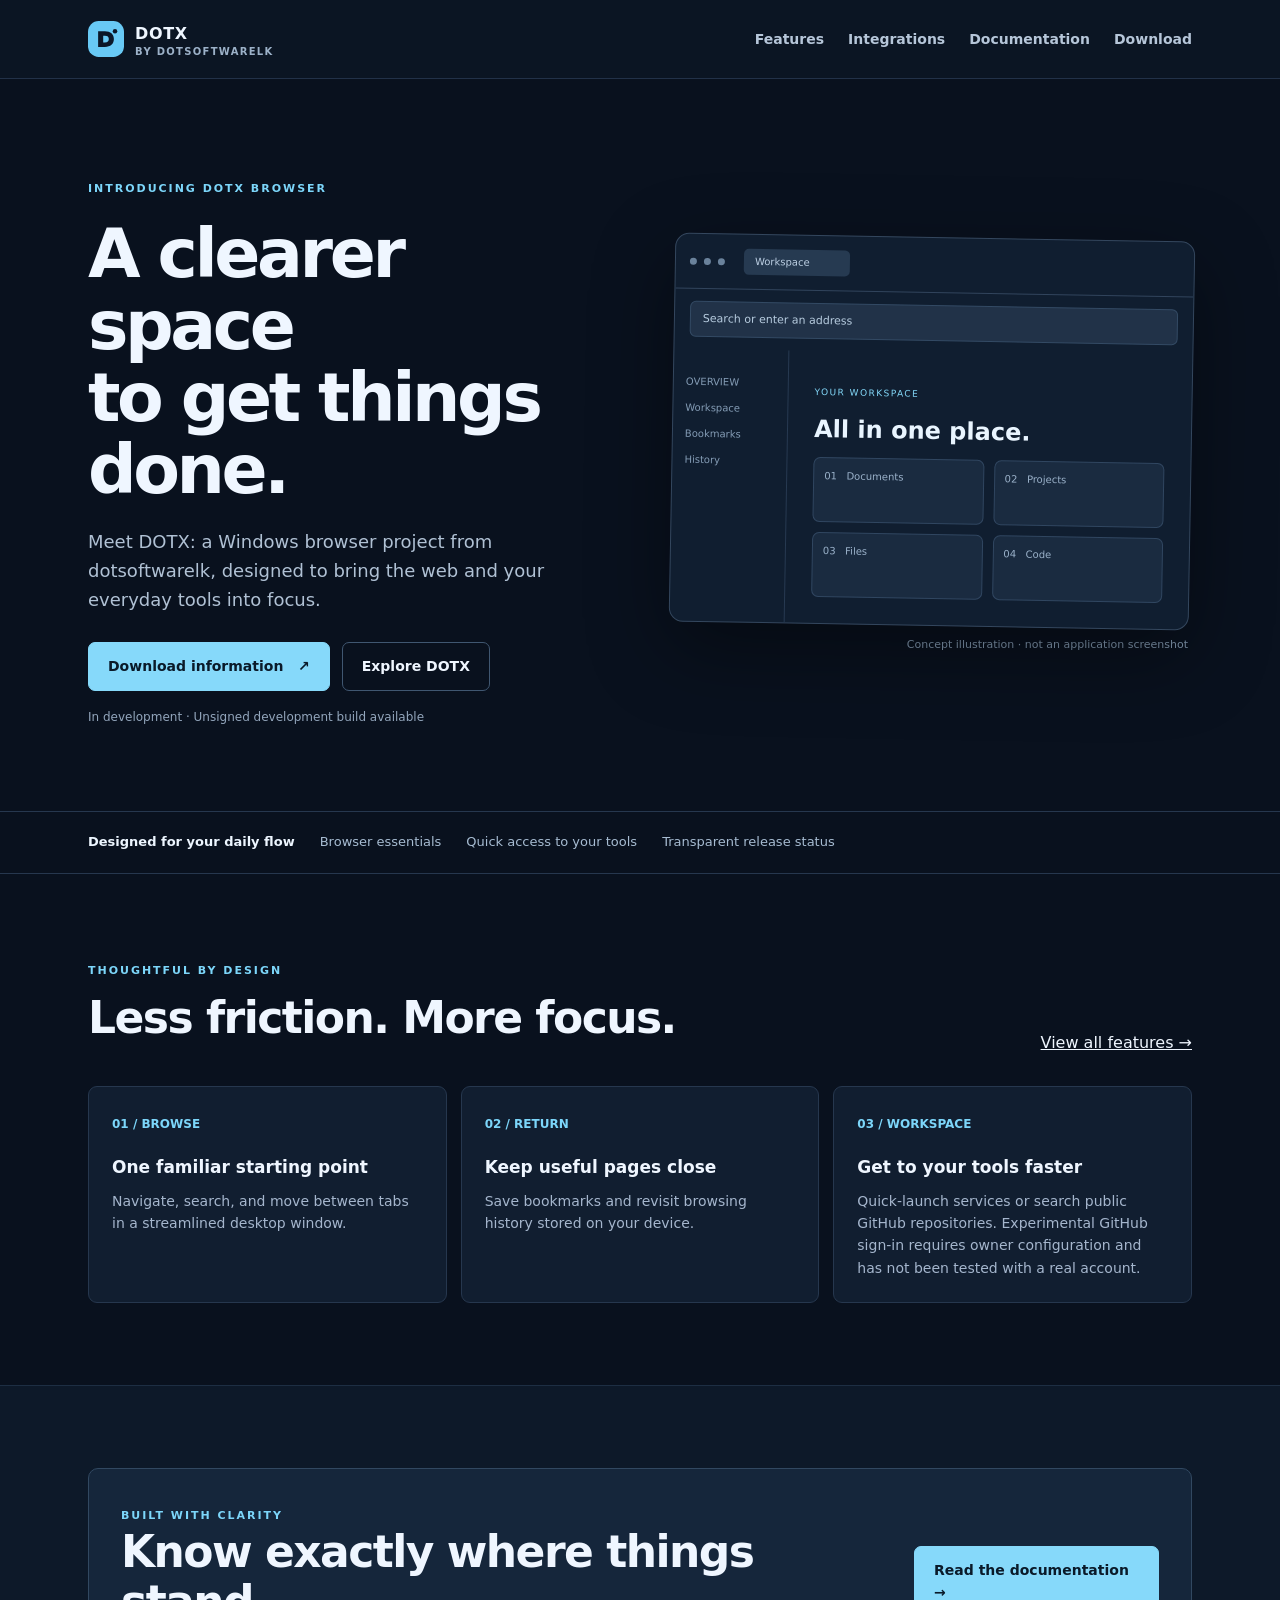
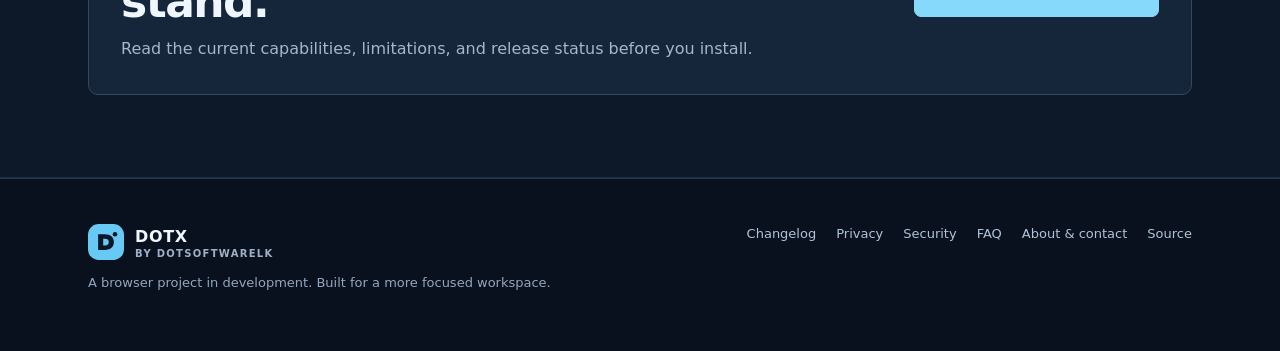
==== commit 2c81713e: "Add experimental session-only GitHub device authorization" ====
--- a/site/index.html
+++ b/site/index.html
@@ -1 +1 @@
-<!doctype html><html lang="en"><head><meta charset="utf-8"><meta name="viewport" content="width=device-width,initial-scale=1"><meta name="description" content="DOTX Browser by dotsoftwarelk: a Windows browser project in development."><meta property="og:type" content="website"><meta property="og:title" content="Home | DOTX Browser"><meta property="og:description" content="DOTX Browser by dotsoftwarelk: a Windows browser project in development."><meta name="theme-color" content="#09111e"><title>Home | DOTX Browser</title><link rel="icon" href="assets/mark.svg" type="image/svg+xml"><link rel="stylesheet" href="assets/style.css"></head><body><a class="skip" href="#main">Skip to content</a><header class="site-header"><div class="wrap topbar"><a href="index.html" class="brand"><img src="assets/mark.svg" alt=""><span>DOTX<small>BY DOTSOFTWARELK</small></span></a><nav class="nav" aria-label="Main navigation"><a href="features.html">Features</a><a href="integrations.html">Integrations</a><a href="docs.html">Documentation</a><a href="download.html">Download</a></nav><details class="mobile-nav"><summary>Menu</summary><div><a href="features.html">Features</a><a href="integrations.html">Integrations</a><a href="docs.html">Documentation</a><a href="download.html">Download</a><a href="changelog.html">Changelog</a><a href="privacy.html">Privacy</a><a href="security.html">Security</a><a href="faq.html">FAQ</a><a href="about.html">About &amp; contact</a><a href="https://github.com/dotsoftwarelk/dotx-browser">Source</a></div></details></div></header><main id="main"><div class="wrap"><section class="hero"><div><span class="eyebrow">Introducing DOTX Browser</span><h1>A clearer space<br>to get things done.</h1><p>Meet DOTX: a Windows browser project from dotsoftwarelk, designed to bring the web and your everyday tools into focus.</p><div class="actions"><a class="button primary" href="download.html">Download information &nbsp; ↗</a><a class="button" href="features.html">Explore DOTX</a></div><div class="fine">In development · Unsigned development build available</div></div><div><div class="preview" aria-hidden="true"><div class="preview-top"><i></i><i></i><i></i><span>Workspace</span></div><div class="preview-address">Search or enter an address</div><div class="preview-content"><div class="preview-side">OVERVIEW<br>Workspace<br>Bookmarks<br>History</div><div class="preview-main"><small>YOUR WORKSPACE</small><h3>All in one place.</h3><div class="mock-grid"><div class="mock-card">01 &nbsp; Documents</div><div class="mock-card">02 &nbsp; Projects</div><div class="mock-card">03 &nbsp; Files</div><div class="mock-card">04 &nbsp; Code</div></div></div></div></div><div class="concept">Concept illustration · not an application screenshot</div></div></section></div><div class="band"><div class="wrap"><strong>Designed for your daily flow</strong><span>Browser essentials</span><span>Quick access to your tools</span><span>Transparent release status</span></div></div><section class="section"><div class="wrap"><div class="section-head"><div><span class="eyebrow">Thoughtful by design</span><h2>Less friction. More focus.</h2></div><a href="features.html">View all features →</a></div><div class="grid"><article class="card"><span class="num">01 / BROWSE</span><h3>One familiar starting point</h3><p>Navigate, search, and move between tabs in a streamlined desktop window.</p></article><article class="card"><span class="num">02 / RETURN</span><h3>Keep useful pages close</h3><p>Save bookmarks and revisit browsing history stored on your device.</p></article><article class="card"><span class="num">03 / WORKSPACE</span><h3>Get to your tools faster</h3><p>Quick-launch services or search public GitHub repositories. Account connections are not yet implemented.</p></article></div></div></section><section class="section alt"><div class="wrap"><div class="callout"><div><span class="eyebrow">Built with clarity</span><h2>Know exactly where things stand.</h2><p>Read the current capabilities, limitations, and release status before you install.</p></div><a class="button primary" href="docs.html">Read the documentation →</a></div></div></section></main><footer class="footer"><div class="wrap footer-inner"><div><a href="index.html" class="brand"><img src="assets/mark.svg" alt=""><span>DOTX<small>BY DOTSOFTWARELK</small></span></a><p>A browser project in development. Built for a more focused workspace.</p></div><nav class="footer-links" aria-label="Footer navigation"><a href="changelog.html">Changelog</a><a href="privacy.html">Privacy</a><a href="security.html">Security</a><a href="faq.html">FAQ</a><a href="about.html">About &amp; contact</a><a href="https://github.com/dotsoftwarelk/dotx-browser">Source</a></nav></div></footer></body></html>+<!doctype html><html lang="en"><head><meta charset="utf-8"><meta name="viewport" content="width=device-width,initial-scale=1"><meta name="description" content="DOTX Browser by dotsoftwarelk: a Windows browser project in development."><meta property="og:type" content="website"><meta property="og:title" content="Home | DOTX Browser"><meta property="og:description" content="DOTX Browser by dotsoftwarelk: a Windows browser project in development."><meta name="theme-color" content="#09111e"><title>Home | DOTX Browser</title><link rel="icon" href="assets/mark.svg" type="image/svg+xml"><link rel="stylesheet" href="assets/style.css"></head><body><a class="skip" href="#main">Skip to content</a><header class="site-header"><div class="wrap topbar"><a href="index.html" class="brand"><img src="assets/mark.svg" alt=""><span>DOTX<small>BY DOTSOFTWARELK</small></span></a><nav class="nav" aria-label="Main navigation"><a href="features.html">Features</a><a href="integrations.html">Integrations</a><a href="docs.html">Documentation</a><a href="download.html">Download</a></nav><details class="mobile-nav"><summary>Menu</summary><div><a href="features.html">Features</a><a href="integrations.html">Integrations</a><a href="docs.html">Documentation</a><a href="download.html">Download</a><a href="changelog.html">Changelog</a><a href="privacy.html">Privacy</a><a href="security.html">Security</a><a href="faq.html">FAQ</a><a href="about.html">About &amp; contact</a><a href="https://github.com/dotsoftwarelk/dotx-browser">Source</a></div></details></div></header><main id="main"><div class="wrap"><section class="hero"><div><span class="eyebrow">Introducing DOTX Browser</span><h1>A clearer space<br>to get things done.</h1><p>Meet DOTX: a Windows browser project from dotsoftwarelk, designed to bring the web and your everyday tools into focus.</p><div class="actions"><a class="button primary" href="download.html">Download information &nbsp; ↗</a><a class="button" href="features.html">Explore DOTX</a></div><div class="fine">In development · Unsigned development build available</div></div><div><div class="preview" aria-hidden="true"><div class="preview-top"><i></i><i></i><i></i><span>Workspace</span></div><div class="preview-address">Search or enter an address</div><div class="preview-content"><div class="preview-side">OVERVIEW<br>Workspace<br>Bookmarks<br>History</div><div class="preview-main"><small>YOUR WORKSPACE</small><h3>All in one place.</h3><div class="mock-grid"><div class="mock-card">01 &nbsp; Documents</div><div class="mock-card">02 &nbsp; Projects</div><div class="mock-card">03 &nbsp; Files</div><div class="mock-card">04 &nbsp; Code</div></div></div></div></div><div class="concept">Concept illustration · not an application screenshot</div></div></section></div><div class="band"><div class="wrap"><strong>Designed for your daily flow</strong><span>Browser essentials</span><span>Quick access to your tools</span><span>Transparent release status</span></div></div><section class="section"><div class="wrap"><div class="section-head"><div><span class="eyebrow">Thoughtful by design</span><h2>Less friction. More focus.</h2></div><a href="features.html">View all features →</a></div><div class="grid"><article class="card"><span class="num">01 / BROWSE</span><h3>One familiar starting point</h3><p>Navigate, search, and move between tabs in a streamlined desktop window.</p></article><article class="card"><span class="num">02 / RETURN</span><h3>Keep useful pages close</h3><p>Save bookmarks and revisit browsing history stored on your device.</p></article><article class="card"><span class="num">03 / WORKSPACE</span><h3>Get to your tools faster</h3><p>Quick-launch services or search public GitHub repositories. Experimental GitHub sign-in requires owner configuration and has not been tested with a real account.</p></article></div></div></section><section class="section alt"><div class="wrap"><div class="callout"><div><span class="eyebrow">Built with clarity</span><h2>Know exactly where things stand.</h2><p>Read the current capabilities, limitations, and release status before you install.</p></div><a class="button primary" href="docs.html">Read the documentation →</a></div></div></section></main><footer class="footer"><div class="wrap footer-inner"><div><a href="index.html" class="brand"><img src="assets/mark.svg" alt=""><span>DOTX<small>BY DOTSOFTWARELK</small></span></a><p>A browser project in development. Built for a more focused workspace.</p></div><nav class="footer-links" aria-label="Footer navigation"><a href="changelog.html">Changelog</a><a href="privacy.html">Privacy</a><a href="security.html">Security</a><a href="faq.html">FAQ</a><a href="about.html">About &amp; contact</a><a href="https://github.com/dotsoftwarelk/dotx-browser">Source</a></nav></div></footer></body></html>
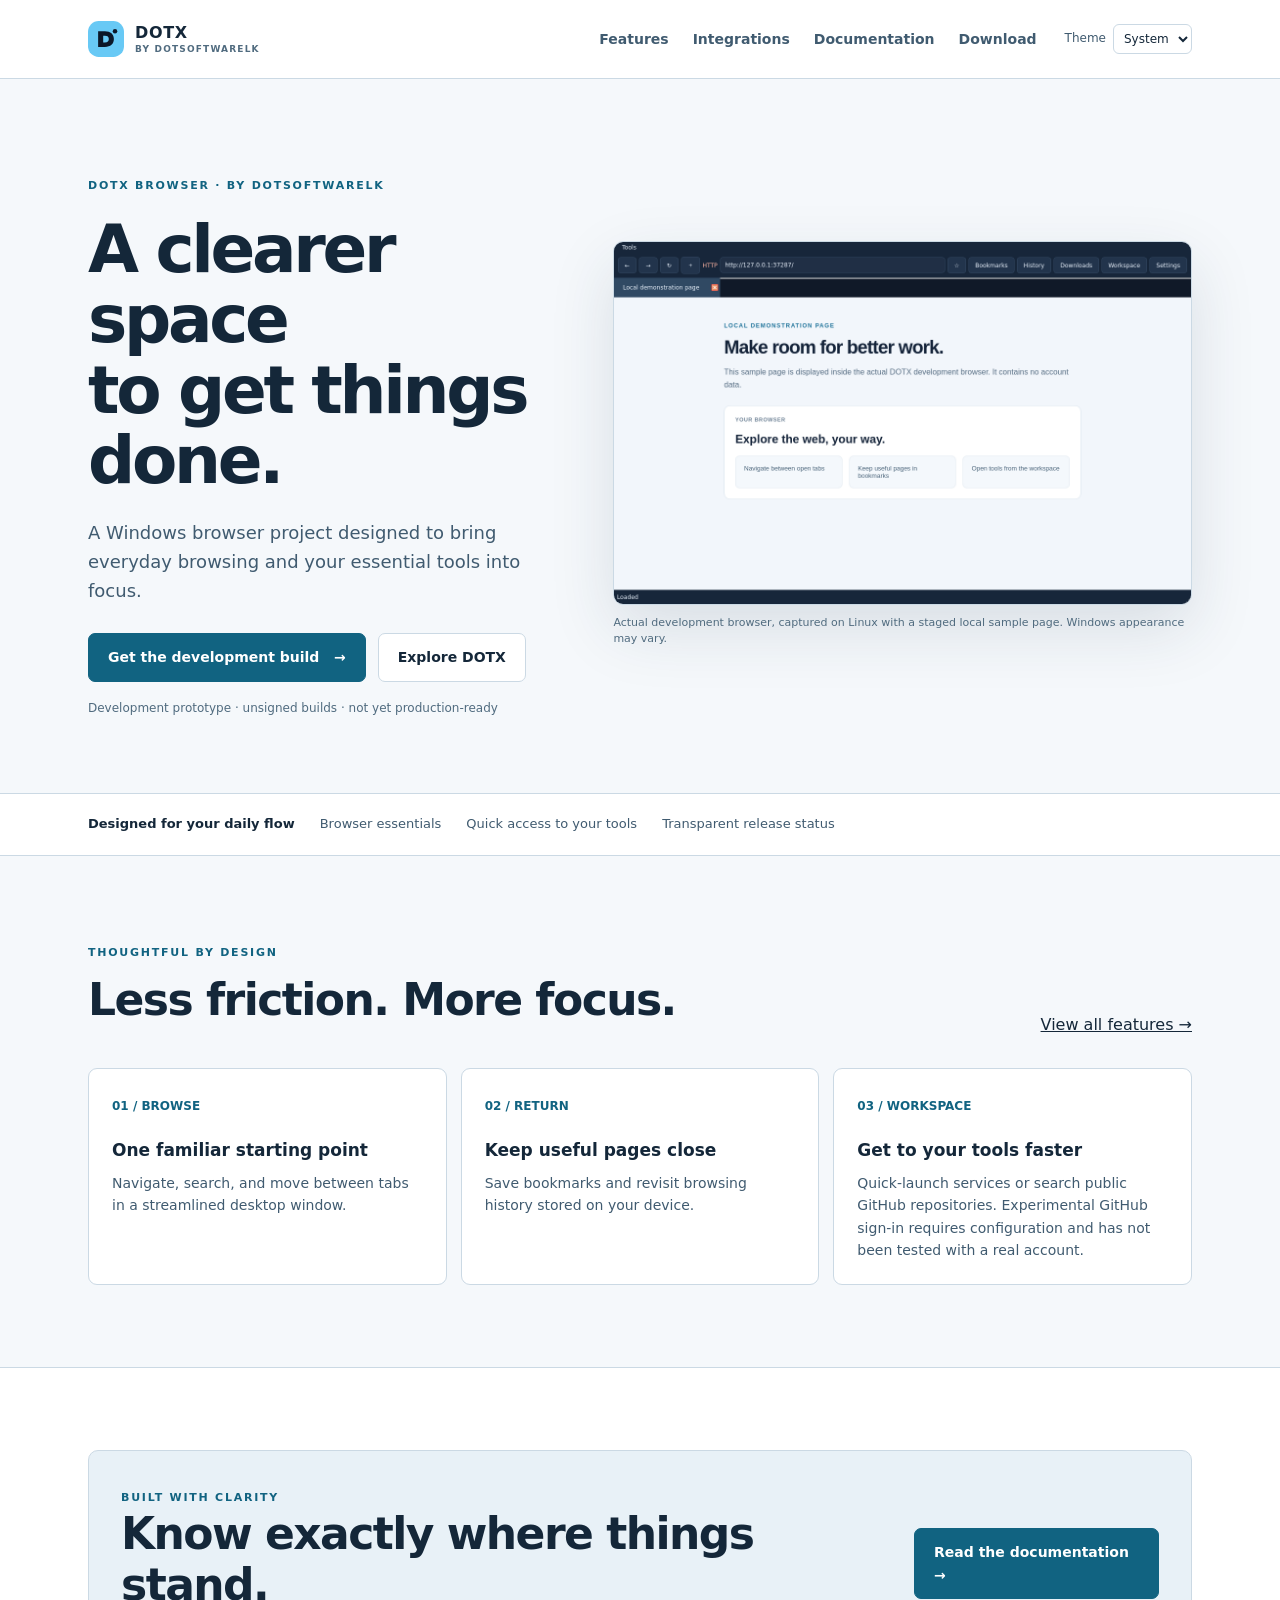
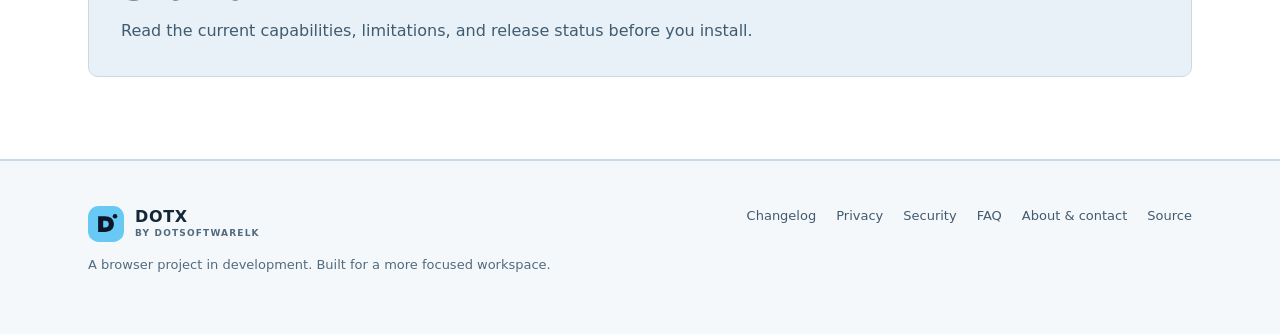
==== commit df9ad0c9: "Improve appearance and verified website build discovery" ====
--- a/site/index.html
+++ b/site/index.html
@@ -1 +1 @@
-<!doctype html><html lang="en"><head><meta charset="utf-8"><meta name="viewport" content="width=device-width,initial-scale=1"><meta name="description" content="DOTX Browser by dotsoftwarelk: a Windows browser project in development."><meta property="og:type" content="website"><meta property="og:title" content="Home | DOTX Browser"><meta property="og:description" content="DOTX Browser by dotsoftwarelk: a Windows browser project in development."><meta name="theme-color" content="#09111e"><title>Home | DOTX Browser</title><link rel="icon" href="assets/mark.svg" type="image/svg+xml"><link rel="stylesheet" href="assets/style.css"></head><body><a class="skip" href="#main">Skip to content</a><header class="site-header"><div class="wrap topbar"><a href="index.html" class="brand"><img src="assets/mark.svg" alt=""><span>DOTX<small>BY DOTSOFTWARELK</small></span></a><nav class="nav" aria-label="Main navigation"><a href="features.html">Features</a><a href="integrations.html">Integrations</a><a href="docs.html">Documentation</a><a href="download.html">Download</a></nav><details class="mobile-nav"><summary>Menu</summary><div><a href="features.html">Features</a><a href="integrations.html">Integrations</a><a href="docs.html">Documentation</a><a href="download.html">Download</a><a href="changelog.html">Changelog</a><a href="privacy.html">Privacy</a><a href="security.html">Security</a><a href="faq.html">FAQ</a><a href="about.html">About &amp; contact</a><a href="https://github.com/dotsoftwarelk/dotx-browser">Source</a></div></details></div></header><main id="main"><div class="wrap"><section class="hero"><div><span class="eyebrow">Introducing DOTX Browser</span><h1>A clearer space<br>to get things done.</h1><p>Meet DOTX: a Windows browser project from dotsoftwarelk, designed to bring the web and your everyday tools into focus.</p><div class="actions"><a class="button primary" href="download.html">Download information &nbsp; ↗</a><a class="button" href="features.html">Explore DOTX</a></div><div class="fine">In development · Unsigned development build available</div></div><div><div class="preview" aria-hidden="true"><div class="preview-top"><i></i><i></i><i></i><span>Workspace</span></div><div class="preview-address">Search or enter an address</div><div class="preview-content"><div class="preview-side">OVERVIEW<br>Workspace<br>Bookmarks<br>History</div><div class="preview-main"><small>YOUR WORKSPACE</small><h3>All in one place.</h3><div class="mock-grid"><div class="mock-card">01 &nbsp; Documents</div><div class="mock-card">02 &nbsp; Projects</div><div class="mock-card">03 &nbsp; Files</div><div class="mock-card">04 &nbsp; Code</div></div></div></div></div><div class="concept">Concept illustration · not an application screenshot</div></div></section></div><div class="band"><div class="wrap"><strong>Designed for your daily flow</strong><span>Browser essentials</span><span>Quick access to your tools</span><span>Transparent release status</span></div></div><section class="section"><div class="wrap"><div class="section-head"><div><span class="eyebrow">Thoughtful by design</span><h2>Less friction. More focus.</h2></div><a href="features.html">View all features →</a></div><div class="grid"><article class="card"><span class="num">01 / BROWSE</span><h3>One familiar starting point</h3><p>Navigate, search, and move between tabs in a streamlined desktop window.</p></article><article class="card"><span class="num">02 / RETURN</span><h3>Keep useful pages close</h3><p>Save bookmarks and revisit browsing history stored on your device.</p></article><article class="card"><span class="num">03 / WORKSPACE</span><h3>Get to your tools faster</h3><p>Quick-launch services or search public GitHub repositories. Experimental GitHub sign-in requires owner configuration and has not been tested with a real account.</p></article></div></div></section><section class="section alt"><div class="wrap"><div class="callout"><div><span class="eyebrow">Built with clarity</span><h2>Know exactly where things stand.</h2><p>Read the current capabilities, limitations, and release status before you install.</p></div><a class="button primary" href="docs.html">Read the documentation →</a></div></div></section></main><footer class="footer"><div class="wrap footer-inner"><div><a href="index.html" class="brand"><img src="assets/mark.svg" alt=""><span>DOTX<small>BY DOTSOFTWARELK</small></span></a><p>A browser project in development. Built for a more focused workspace.</p></div><nav class="footer-links" aria-label="Footer navigation"><a href="changelog.html">Changelog</a><a href="privacy.html">Privacy</a><a href="security.html">Security</a><a href="faq.html">FAQ</a><a href="about.html">About &amp; contact</a><a href="https://github.com/dotsoftwarelk/dotx-browser">Source</a></nav></div></footer></body></html>+<!doctype html><html lang="en"><head><meta charset="utf-8"><meta name="viewport" content="width=device-width,initial-scale=1"><meta name="description" content="DOTX Browser by dotsoftwarelk: a Windows browser project in development."><meta property="og:type" content="website"><meta property="og:title" content="Home | DOTX Browser"><meta property="og:description" content="DOTX Browser by dotsoftwarelk: a Windows browser project in development."><meta name="theme-color" content="#09111e"><title>Home | DOTX Browser</title><link rel="icon" href="assets/mark.svg" type="image/svg+xml"><link rel="stylesheet" href="assets/style.css"><script defer src="assets/theme.js"></script></head><body><a class="skip" href="#main">Skip to content</a><header class="site-header"><div class="wrap topbar"><a href="index.html" class="brand"><img src="assets/mark.svg" alt=""><span>DOTX<small>BY DOTSOFTWARELK</small></span></a><nav class="nav" aria-label="Main navigation"><a href="features.html">Features</a><a href="integrations.html">Integrations</a><a href="docs.html">Documentation</a><a href="download.html">Download</a></nav><div class="theme-picker" hidden><label for="theme-picker">Theme</label><select id="theme-picker" aria-label="Color theme"><option value="system">System</option><option value="light">Light</option><option value="dark">Dark</option></select></div><details class="mobile-nav"><summary>Menu</summary><div><a href="features.html">Features</a><a href="integrations.html">Integrations</a><a href="docs.html">Documentation</a><a href="download.html">Download</a><a href="changelog.html">Changelog</a><a href="privacy.html">Privacy</a><a href="security.html">Security</a><a href="faq.html">FAQ</a><a href="about.html">About &amp; contact</a><a href="https://github.com/dotsoftwarelk/dotx-browser">Source</a></div></details></div></header><main id="main"><div class="wrap"><section class="hero"><div><span class="eyebrow">DOTX Browser · by dotsoftwarelk</span><h1>A clearer space<br>to get things done.</h1><p>A Windows browser project designed to bring everyday browsing and your essential tools into focus.</p><div class="actions"><a class="button primary" href="download.html">Get the development build &nbsp; →</a><a class="button" href="features.html">Explore DOTX</a></div><div class="fine">Development prototype · unsigned builds · not yet production-ready</div></div><figure class="product-visual"><img src="assets/browser-screenshot.png" width="1180" height="740" alt="Actual DOTX development browser window displaying a local sample page"><figcaption>Actual development browser, captured on Linux with a staged local sample page. Windows appearance may vary.</figcaption></figure></section></div><div class="band"><div class="wrap"><strong>Designed for your daily flow</strong><span>Browser essentials</span><span>Quick access to your tools</span><span>Transparent release status</span></div></div><section class="section"><div class="wrap"><div class="section-head"><div><span class="eyebrow">Thoughtful by design</span><h2>Less friction. More focus.</h2></div><a href="features.html">View all features →</a></div><div class="grid"><article class="card"><span class="num">01 / BROWSE</span><h3>One familiar starting point</h3><p>Navigate, search, and move between tabs in a streamlined desktop window.</p></article><article class="card"><span class="num">02 / RETURN</span><h3>Keep useful pages close</h3><p>Save bookmarks and revisit browsing history stored on your device.</p></article><article class="card"><span class="num">03 / WORKSPACE</span><h3>Get to your tools faster</h3><p>Quick-launch services or search public GitHub repositories. Experimental GitHub sign-in requires configuration and has not been tested with a real account.</p></article></div></div></section><section class="section alt"><div class="wrap"><div class="callout"><div><span class="eyebrow">Built with clarity</span><h2>Know exactly where things stand.</h2><p>Read the current capabilities, limitations, and release status before you install.</p></div><a class="button primary" href="docs.html">Read the documentation →</a></div></div></section></main><footer class="footer"><div class="wrap footer-inner"><div><a href="index.html" class="brand"><img src="assets/mark.svg" alt=""><span>DOTX<small>BY DOTSOFTWARELK</small></span></a><p>A browser project in development. Built for a more focused workspace.</p></div><nav class="footer-links" aria-label="Footer navigation"><a href="changelog.html">Changelog</a><a href="privacy.html">Privacy</a><a href="security.html">Security</a><a href="faq.html">FAQ</a><a href="about.html">About &amp; contact</a><a href="https://github.com/dotsoftwarelk/dotx-browser">Source</a></nav></div></footer></body></html>
--- a/site/assets/style.css
+++ b/site/assets/style.css
@@ -1 +1,99 @@
-:root{color-scheme:dark;--bg:#09111e;--surface:#111e30;--line:#26374e;--text:#eff6ff;--muted:#a5b6cd;--accent:#7cd6fa;--max:1160px}*{box-sizing:border-box}html{scroll-behavior:smooth}body{margin:0;background:var(--bg);color:var(--text);font-family:Inter,ui-sans-serif,system-ui,-apple-system,"Segoe UI",sans-serif;line-height:1.6}a{color:inherit}a:focus-visible,button:focus-visible,summary:focus-visible{outline:3px solid var(--accent);outline-offset:4px}.wrap{max-width:var(--max);margin:auto;padding:0 28px}.skip{position:absolute;left:-9999px}.skip:focus{left:20px;top:10px;background:white;color:black;z-index:5}.site-header{border-bottom:1px solid #223148;background:#0b1523}.topbar{min-height:78px;display:flex;align-items:center;gap:30px}.brand{display:flex;align-items:center;gap:11px;text-decoration:none;font-weight:800;letter-spacing:.04em}.brand img{width:36px}.brand small{display:block;color:#9cb1c8;font-size:10px;letter-spacing:.13em;font-weight:600;line-height:1}.nav{display:flex;gap:24px;margin-left:auto;align-items:center}.nav a{text-decoration:none;color:#b6c6d9;font-size:14px;font-weight:600}.nav a:hover{color:#fff}.button{display:inline-flex;align-items:center;justify-content:center;padding:12px 19px;border:1px solid #405771;border-radius:7px;text-decoration:none;font-size:14px;font-weight:700}.button.primary{background:#86d9fa;color:#0a1a29;border-color:#86d9fa}.button:hover{filter:brightness(1.1)}.mobile-nav{display:none;margin-left:auto}.mobile-nav summary{cursor:pointer}.mobile-nav div{position:absolute;right:20px;z-index:2;background:#142339;border:1px solid var(--line);padding:15px;border-radius:8px;display:grid;gap:12px}.mobile-nav a{text-decoration:none}.hero{display:grid;grid-template-columns:1fr 1fr;gap:64px;align-items:center;padding:95px 0 84px}.eyebrow{font-size:11px;font-weight:800;letter-spacing:.18em;color:var(--accent);text-transform:uppercase}.hero h1{font-size:clamp(42px,5.5vw,68px);line-height:1.06;letter-spacing:-.05em;margin:18px 0 22px}.hero p,.lead{font-size:18px;color:#b0c1d4;max-width:590px}.actions{display:flex;gap:12px;flex-wrap:wrap;margin-top:28px}.fine{font-size:12px;color:#93a6bc;margin-top:17px}.preview{background:#101e30;border:1px solid #34475e;border-radius:14px;box-shadow:0 26px 80px #0006;overflow:hidden;transform:rotate(1deg)}.preview-top{display:flex;align-items:center;padding:14px;border-bottom:1px solid #31445c;gap:7px}.preview-top i{width:7px;height:7px;border-radius:50%;background:#6a829b}.preview-top span{margin-left:12px;border-radius:5px;background:#263a51;color:#bccfe3;padding:5px 40px 5px 11px;font-size:10px}.preview-address{margin:12px 15px;background:#213248;border:1px solid #334a64;color:#b7ccdf;border-radius:6px;padding:8px 12px;font-size:11px}.preview-content{display:grid;grid-template-columns:115px 1fr;min-height:270px}.preview-side{border-right:1px solid #273a51;padding:20px 12px;color:#849cb5;font-size:10px;line-height:2.6}.preview-main{padding:26px}.preview-main small{color:#83d8f9;font-size:9px;letter-spacing:.16em}.preview-main h3{font-size:24px;margin:8px 0;color:#e9f5ff}.mock-grid{display:grid;grid-template-columns:1fr 1fr;gap:10px}.mock-card{height:65px;background:#1a2b40;border:1px solid #304660;border-radius:7px;padding:10px;color:#9bb2ca;font-size:10px}.concept{color:#8197ae;font-size:11px;text-align:right;margin:10px 4px}.band{border-top:1px solid var(--line);border-bottom:1px solid var(--line);padding:20px 0;color:#a7bcd2}.band .wrap{display:flex;gap:25px;align-items:center;flex-wrap:wrap;font-size:13px}.band strong{color:#edf6ff}.section{padding:82px 0}.section.alt{background:#0d1929;border-top:1px solid #1d2e43;border-bottom:1px solid #1d2e43}.section-head{display:flex;justify-content:space-between;align-items:end;gap:20px;margin-bottom:30px}.section h2,.page h1{font-size:clamp(30px,4vw,44px);letter-spacing:-.035em;line-height:1.15;margin:12px 0}.section p{color:var(--muted)}.grid{display:grid;grid-template-columns:repeat(3,1fr);gap:14px}.card{border:1px solid var(--line);background:#111e30;border-radius:9px;padding:23px}.card .num{color:var(--accent);font-size:12px;font-weight:700}.card h3{font-size:17px;margin:19px 0 8px}.card p{font-size:14px;margin:0;color:var(--muted)}.callout{display:flex;justify-content:space-between;gap:24px;align-items:center;background:#15263b;border:1px solid #314861;border-radius:10px;padding:32px}.callout h2{margin:0 0 8px}.callout p{margin:0}.page{padding:74px 0 100px;min-height:60vh}.page-header{border-bottom:1px solid var(--line);padding-bottom:32px;margin-bottom:36px}.content{max-width:850px}.content h2{font-size:23px;letter-spacing:-.02em;margin:38px 0 10px}.content h3{margin:24px 0 8px}.content p,.content li{color:#b4c4d7}.content a{color:#91dcfa}.notice{padding:18px 20px;border:1px solid #45627a;background:#14283a;border-radius:8px;margin:25px 0}.notice p{margin:0}.pill{display:inline-block;color:#a6e3fb;background:#1b4054;border-radius:99px;padding:4px 9px;font-size:11px;font-weight:700;letter-spacing:.06em}.footer{border-top:1px solid var(--line);padding:45px 0}.footer-inner{display:flex;justify-content:space-between;gap:30px}.footer p{font-size:13px;color:#92a7be}.footer-links{display:flex;flex-wrap:wrap;gap:20px;align-content:start;font-size:13px;color:#afc3d8}.footer-links a{text-decoration:none}@media(max-width:850px){.nav{display:none}.mobile-nav{display:block}.hero{grid-template-columns:1fr;gap:35px;padding:65px 0}.preview{max-width:600px}.grid{grid-template-columns:1fr 1fr}.footer-inner{flex-direction:column}}@media(max-width:540px){.wrap{padding:0 20px}.hero h1{font-size:43px}.grid{grid-template-columns:1fr}.section{padding:60px 0}.callout{align-items:flex-start;flex-direction:column}.section-head{display:block}.preview-content{grid-template-columns:85px 1fr}.preview-side{padding:12px 7px}.preview-main{padding:15px}.page{padding:52px 0 70px}}@media(prefers-reduced-motion:reduce){html{scroll-behavior:auto}*{transition:none!important;animation:none!important}}
+:root {
+  color-scheme: dark;
+  --bg:#091320; --surface:#101f2f; --surface-2:#15283a; --header:#0b1828;
+  --line:#283c50; --text:#f2f7fc; --muted:#aec0d1; --subtle:#90a6bb;
+  --accent:#8fdcf7; --accent-strong:#a5e7fb; --on-accent:#092032;
+  --shadow:0 26px 70px rgba(0,0,0,.28); --max:1160px;
+}
+@media (prefers-color-scheme: light) {
+  :root:not([data-theme]) {
+    color-scheme:light; --bg:#f5f8fb; --surface:#fff; --surface-2:#e8f1f7;
+    --header:#fff; --line:#cbd9e4; --text:#142739; --muted:#405b70; --subtle:#506b7f;
+    --accent:#116381; --accent-strong:#084f6d; --on-accent:#fff; --shadow:0 24px 65px rgba(30,56,75,.13);
+  }
+}
+:root[data-theme="light"] {
+  color-scheme:light; --bg:#f5f8fb; --surface:#fff; --surface-2:#e8f1f7;
+  --header:#fff; --line:#cbd9e4; --text:#142739; --muted:#405b70; --subtle:#506b7f;
+  --accent:#116381; --accent-strong:#084f6d; --on-accent:#fff; --shadow:0 24px 65px rgba(30,56,75,.13);
+}
+:root[data-theme="dark"] { color-scheme:dark; }
+* { box-sizing:border-box; }
+[hidden] { display:none !important; }
+html { scroll-behavior:smooth; }
+body { margin:0; background:var(--bg); color:var(--text); font-family:Inter,ui-sans-serif,system-ui,-apple-system,"Segoe UI",sans-serif; line-height:1.6; }
+a { color:inherit; }
+a:focus-visible,button:focus-visible,summary:focus-visible,select:focus-visible { outline:3px solid var(--accent); outline-offset:4px; }
+.wrap { max-width:var(--max); margin:auto; padding:0 28px; }
+.skip { position:absolute; left:-9999px; }
+.skip:focus { left:20px; top:10px; background:white; color:black; z-index:10; }
+.site-header { border-bottom:1px solid var(--line); background:var(--header); }
+.topbar { min-height:78px; display:flex; align-items:center; gap:28px; }
+.brand { display:flex; align-items:center; gap:11px; text-decoration:none; font-weight:800; letter-spacing:.04em; line-height:1.2; }
+.brand img { width:36px; }
+.brand small { display:block; color:var(--subtle); font-size:9px; letter-spacing:.13em; font-weight:700; line-height:1.3; margin-top:2px; }
+.nav { display:flex; gap:24px; margin-left:auto; align-items:center; }
+.nav a { text-decoration:none; color:var(--muted); font-size:14px; font-weight:600; }
+.nav a:hover,.nav a[aria-current="page"] { color:var(--text); }
+.theme-picker { display:flex; align-items:center; gap:7px; color:var(--muted); font-size:12px; white-space:nowrap; }
+.theme-picker select { border:1px solid var(--line); border-radius:6px; padding:6px; background:var(--surface); color:var(--text); font:inherit; }
+.button { display:inline-flex; align-items:center; justify-content:center; padding:12px 19px; border:1px solid var(--line); border-radius:7px; background:var(--surface); text-decoration:none; font-size:14px; font-weight:700; }
+.button.primary { background:var(--accent); color:var(--on-accent); border-color:var(--accent); }
+.button:hover { filter:brightness(.95); }
+.mobile-nav { display:none; margin-left:auto; position:relative; }
+.mobile-nav summary { cursor:pointer; color:var(--text); font-weight:700; font-size:14px; }
+.mobile-nav div { position:absolute; right:0; z-index:3; min-width:205px; background:var(--surface); border:1px solid var(--line); box-shadow:var(--shadow); padding:16px; border-radius:8px; display:grid; gap:11px; }
+.mobile-nav a { text-decoration:none; color:var(--text); font-size:14px; }
+.hero { display:grid; grid-template-columns:.9fr 1.1fr; gap:52px; align-items:center; padding:92px 0 75px; }
+.eyebrow { font-size:11px; font-weight:800; letter-spacing:.16em; color:var(--accent); text-transform:uppercase; }
+.hero h1 { font-size:clamp(43px,5.3vw,66px); line-height:1.07; letter-spacing:-.05em; margin:18px 0 22px; }
+.hero p,.lead { font-size:18px; color:var(--muted); max-width:590px; }
+.actions { display:flex; gap:12px; flex-wrap:wrap; margin-top:28px; }
+.fine { font-size:12px; color:var(--subtle); margin-top:17px; }
+.product-visual { margin:0; }
+.product-visual img { width:100%; height:auto; display:block; border:1px solid var(--line); border-radius:10px; box-shadow:var(--shadow); }
+.product-visual figcaption { color:var(--subtle); font-size:11px; line-height:1.5; margin-top:10px; }
+.band { border-top:1px solid var(--line); border-bottom:1px solid var(--line); padding:20px 0; color:var(--muted); background:var(--surface); }
+.band .wrap { display:flex; gap:25px; align-items:center; flex-wrap:wrap; font-size:13px; }
+.band strong { color:var(--text); }
+.section { padding:82px 0; }
+.section.alt { background:var(--surface); border-top:1px solid var(--line); border-bottom:1px solid var(--line); }
+.section-head { display:flex; justify-content:space-between; align-items:end; gap:20px; margin-bottom:30px; }
+.section h2,.page h1 { font-size:clamp(30px,4vw,44px); letter-spacing:-.035em; line-height:1.15; margin:12px 0; }
+.section p { color:var(--muted); }
+.grid { display:grid; grid-template-columns:repeat(3,1fr); gap:14px; }
+.card { border:1px solid var(--line); background:var(--surface); border-radius:9px; padding:23px; }
+.card .num { color:var(--accent); font-size:12px; font-weight:700; }
+.card h3 { font-size:17px; margin:19px 0 8px; }
+.card p { font-size:14px; margin:0; color:var(--muted); }
+.callout { display:flex; justify-content:space-between; gap:24px; align-items:center; background:var(--surface-2); border:1px solid var(--line); border-radius:10px; padding:32px; }
+.callout h2 { margin:0 0 8px; } .callout p { margin:0; }
+.page { padding-top:74px; padding-bottom:100px; min-height:60vh; }
+.page-header { border-bottom:1px solid var(--line); padding-bottom:32px; margin-bottom:36px; }
+.content { max-width:850px; }
+.content h2 { font-size:23px; letter-spacing:-.02em; margin:38px 0 10px; }
+.content h3 { margin:24px 0 8px; }
+.content p,.content li { color:var(--muted); }
+.content a:not(.button) { color:var(--accent-strong); }
+.notice { padding:18px 20px; border:1px solid var(--line); background:var(--surface-2); border-radius:8px; margin:25px 0; }
+.notice p { margin:0; }
+.pill { display:inline-block; color:var(--accent); background:var(--surface-2); border:1px solid var(--line); border-radius:99px; padding:4px 9px; font-size:11px; font-weight:700; letter-spacing:.06em; }
+.footer { border-top:1px solid var(--line); padding:45px 0; }
+.footer-inner { display:flex; justify-content:space-between; gap:30px; }
+.footer p { font-size:13px; color:var(--subtle); }
+.footer-links { display:flex; flex-wrap:wrap; gap:20px; align-content:start; font-size:13px; color:var(--muted); }
+.footer-links a { text-decoration:none; }
+@media(max-width:850px) {
+  .nav { display:none; } .mobile-nav { display:block; }
+  .hero { grid-template-columns:1fr; gap:35px; padding:65px 0; }
+  .product-visual { max-width:690px; } .grid { grid-template-columns:1fr 1fr; }
+  .footer-inner { flex-direction:column; }
+}
+@media(max-width:540px) {
+  .wrap { padding:0 20px; } .topbar { gap:10px; }
+  .brand small { display:none; } .theme-picker label { position:absolute; left:-9999px; }
+  .hero h1 { font-size:43px; } .grid { grid-template-columns:1fr; }
+  .section { padding:60px 0; } .callout { align-items:flex-start; flex-direction:column; }
+  .section-head { display:block; } .page { padding-top:52px; padding-bottom:70px; }
+}
+@media(prefers-reduced-motion:reduce) { html { scroll-behavior:auto; } * { transition:none!important; animation:none!important; } }
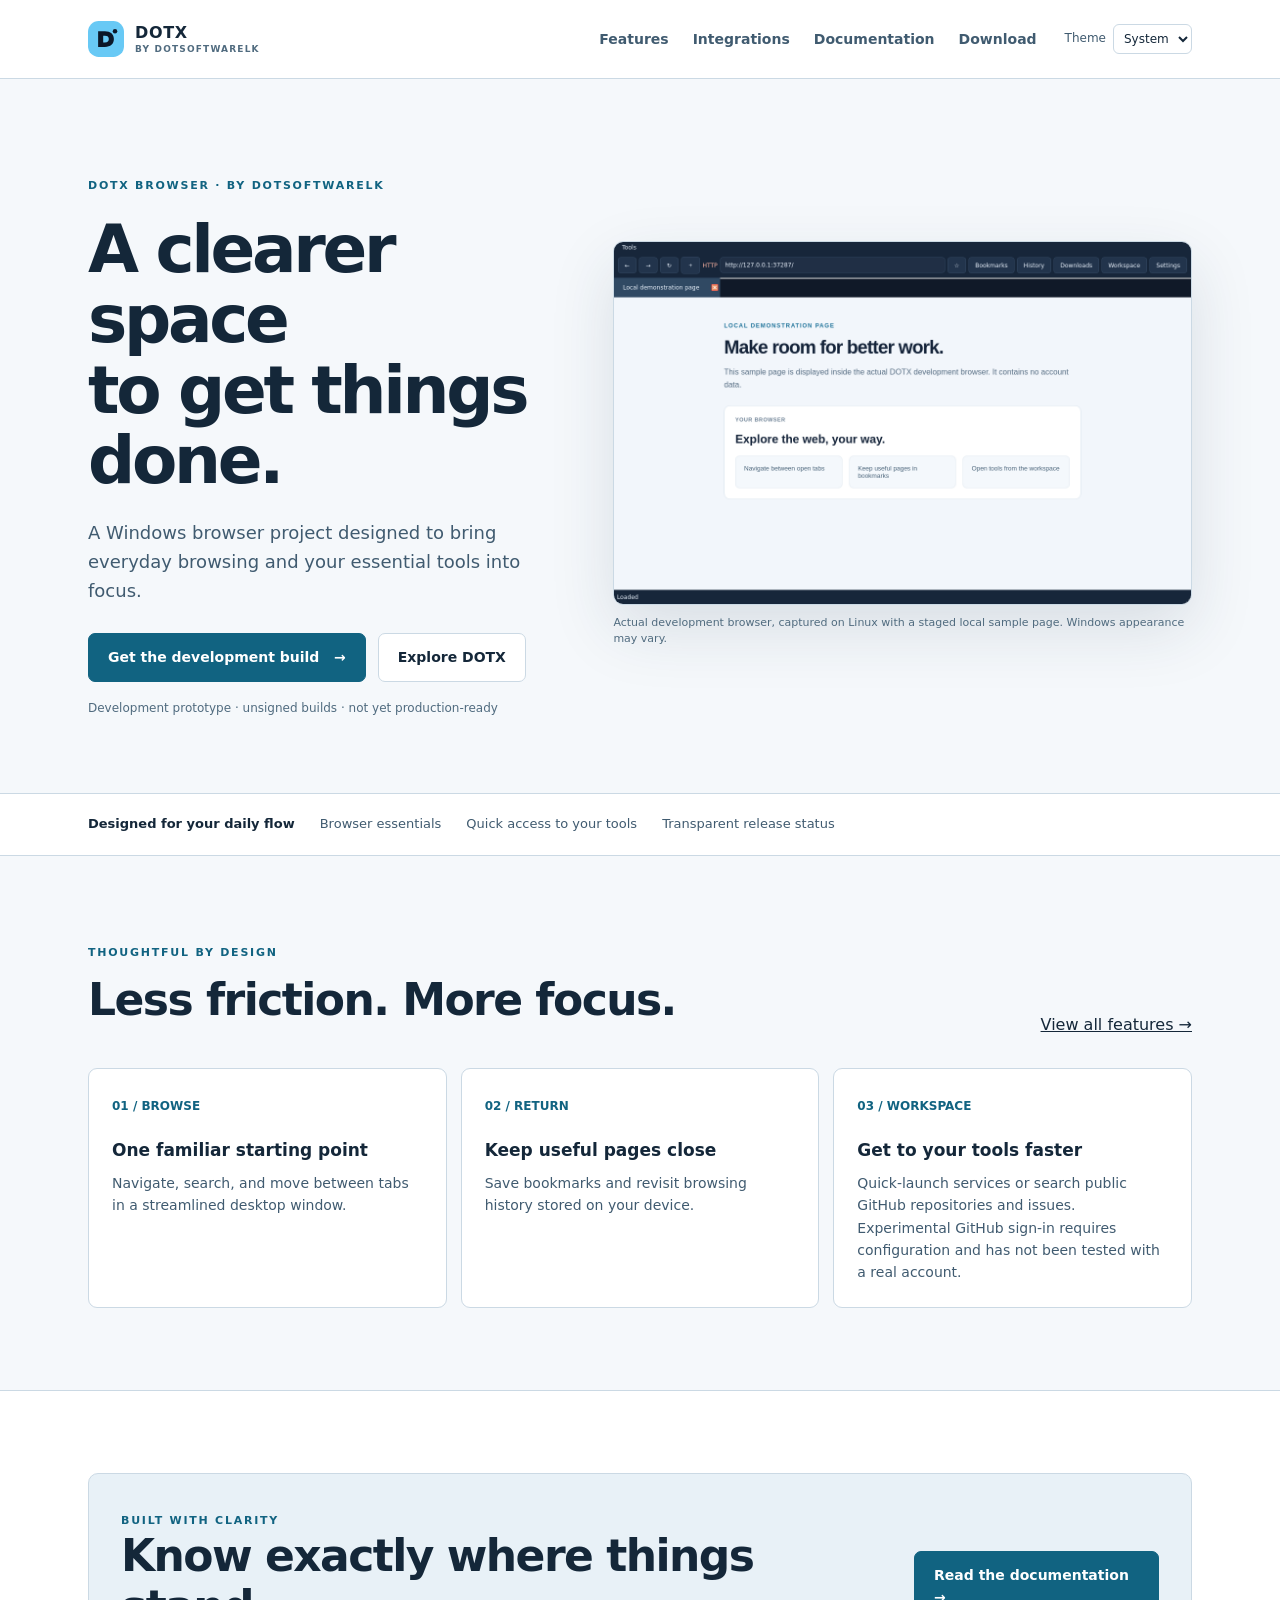
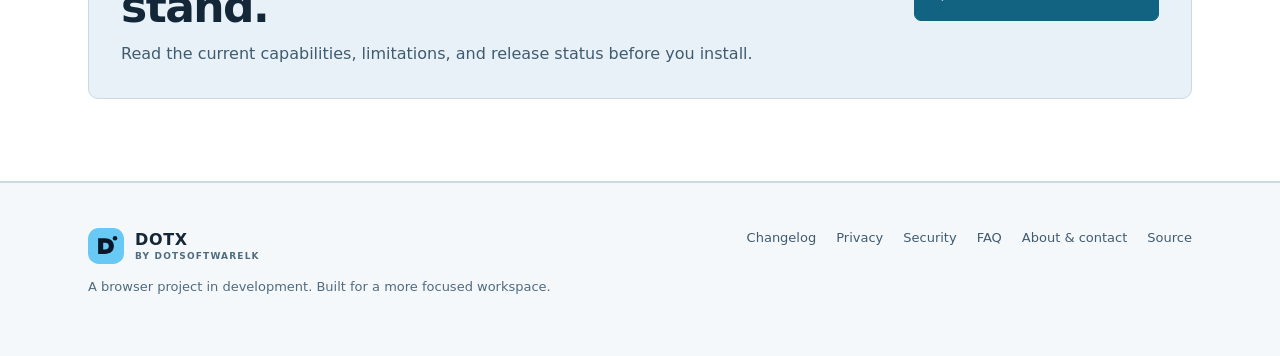
==== commit cf94c67c: "Add public GitHub issue search" ====
--- a/site/index.html
+++ b/site/index.html
@@ -1 +1 @@
-<!doctype html><html lang="en"><head><meta charset="utf-8"><meta name="viewport" content="width=device-width,initial-scale=1"><meta name="description" content="DOTX Browser by dotsoftwarelk: a Windows browser project in development."><meta property="og:type" content="website"><meta property="og:title" content="Home | DOTX Browser"><meta property="og:description" content="DOTX Browser by dotsoftwarelk: a Windows browser project in development."><meta name="theme-color" content="#09111e"><title>Home | DOTX Browser</title><link rel="icon" href="assets/mark.svg" type="image/svg+xml"><link rel="stylesheet" href="assets/style.css"><script defer src="assets/theme.js"></script></head><body><a class="skip" href="#main">Skip to content</a><header class="site-header"><div class="wrap topbar"><a href="index.html" class="brand"><img src="assets/mark.svg" alt=""><span>DOTX<small>BY DOTSOFTWARELK</small></span></a><nav class="nav" aria-label="Main navigation"><a href="features.html">Features</a><a href="integrations.html">Integrations</a><a href="docs.html">Documentation</a><a href="download.html">Download</a></nav><div class="theme-picker" hidden><label for="theme-picker">Theme</label><select id="theme-picker" aria-label="Color theme"><option value="system">System</option><option value="light">Light</option><option value="dark">Dark</option></select></div><details class="mobile-nav"><summary>Menu</summary><div><a href="features.html">Features</a><a href="integrations.html">Integrations</a><a href="docs.html">Documentation</a><a href="download.html">Download</a><a href="changelog.html">Changelog</a><a href="privacy.html">Privacy</a><a href="security.html">Security</a><a href="faq.html">FAQ</a><a href="about.html">About &amp; contact</a><a href="https://github.com/dotsoftwarelk/dotx-browser">Source</a></div></details></div></header><main id="main"><div class="wrap"><section class="hero"><div><span class="eyebrow">DOTX Browser · by dotsoftwarelk</span><h1>A clearer space<br>to get things done.</h1><p>A Windows browser project designed to bring everyday browsing and your essential tools into focus.</p><div class="actions"><a class="button primary" href="download.html">Get the development build &nbsp; →</a><a class="button" href="features.html">Explore DOTX</a></div><div class="fine">Development prototype · unsigned builds · not yet production-ready</div></div><figure class="product-visual"><img src="assets/browser-screenshot.png" width="1180" height="740" alt="Actual DOTX development browser window displaying a local sample page"><figcaption>Actual development browser, captured on Linux with a staged local sample page. Windows appearance may vary.</figcaption></figure></section></div><div class="band"><div class="wrap"><strong>Designed for your daily flow</strong><span>Browser essentials</span><span>Quick access to your tools</span><span>Transparent release status</span></div></div><section class="section"><div class="wrap"><div class="section-head"><div><span class="eyebrow">Thoughtful by design</span><h2>Less friction. More focus.</h2></div><a href="features.html">View all features →</a></div><div class="grid"><article class="card"><span class="num">01 / BROWSE</span><h3>One familiar starting point</h3><p>Navigate, search, and move between tabs in a streamlined desktop window.</p></article><article class="card"><span class="num">02 / RETURN</span><h3>Keep useful pages close</h3><p>Save bookmarks and revisit browsing history stored on your device.</p></article><article class="card"><span class="num">03 / WORKSPACE</span><h3>Get to your tools faster</h3><p>Quick-launch services or search public GitHub repositories. Experimental GitHub sign-in requires configuration and has not been tested with a real account.</p></article></div></div></section><section class="section alt"><div class="wrap"><div class="callout"><div><span class="eyebrow">Built with clarity</span><h2>Know exactly where things stand.</h2><p>Read the current capabilities, limitations, and release status before you install.</p></div><a class="button primary" href="docs.html">Read the documentation →</a></div></div></section></main><footer class="footer"><div class="wrap footer-inner"><div><a href="index.html" class="brand"><img src="assets/mark.svg" alt=""><span>DOTX<small>BY DOTSOFTWARELK</small></span></a><p>A browser project in development. Built for a more focused workspace.</p></div><nav class="footer-links" aria-label="Footer navigation"><a href="changelog.html">Changelog</a><a href="privacy.html">Privacy</a><a href="security.html">Security</a><a href="faq.html">FAQ</a><a href="about.html">About &amp; contact</a><a href="https://github.com/dotsoftwarelk/dotx-browser">Source</a></nav></div></footer></body></html>+<!doctype html><html lang="en"><head><meta charset="utf-8"><meta name="viewport" content="width=device-width,initial-scale=1"><meta name="description" content="DOTX Browser by dotsoftwarelk: a Windows browser project in development."><meta property="og:type" content="website"><meta property="og:title" content="Home | DOTX Browser"><meta property="og:description" content="DOTX Browser by dotsoftwarelk: a Windows browser project in development."><meta name="theme-color" content="#09111e"><title>Home | DOTX Browser</title><link rel="icon" href="assets/mark.svg" type="image/svg+xml"><link rel="stylesheet" href="assets/style.css"><script defer src="assets/theme.js"></script></head><body><a class="skip" href="#main">Skip to content</a><header class="site-header"><div class="wrap topbar"><a href="index.html" class="brand"><img src="assets/mark.svg" alt=""><span>DOTX<small>BY DOTSOFTWARELK</small></span></a><nav class="nav" aria-label="Main navigation"><a href="features.html">Features</a><a href="integrations.html">Integrations</a><a href="docs.html">Documentation</a><a href="download.html">Download</a></nav><div class="theme-picker" hidden><label for="theme-picker">Theme</label><select id="theme-picker" aria-label="Color theme"><option value="system">System</option><option value="light">Light</option><option value="dark">Dark</option></select></div><details class="mobile-nav"><summary>Menu</summary><div><a href="features.html">Features</a><a href="integrations.html">Integrations</a><a href="docs.html">Documentation</a><a href="download.html">Download</a><a href="changelog.html">Changelog</a><a href="privacy.html">Privacy</a><a href="security.html">Security</a><a href="faq.html">FAQ</a><a href="about.html">About &amp; contact</a><a href="https://github.com/dotsoftwarelk/dotx-browser">Source</a></div></details></div></header><main id="main"><div class="wrap"><section class="hero"><div><span class="eyebrow">DOTX Browser · by dotsoftwarelk</span><h1>A clearer space<br>to get things done.</h1><p>A Windows browser project designed to bring everyday browsing and your essential tools into focus.</p><div class="actions"><a class="button primary" href="download.html">Get the development build &nbsp; →</a><a class="button" href="features.html">Explore DOTX</a></div><div class="fine">Development prototype · unsigned builds · not yet production-ready</div></div><figure class="product-visual"><img src="assets/browser-screenshot.png" width="1180" height="740" alt="Actual DOTX development browser window displaying a local sample page"><figcaption>Actual development browser, captured on Linux with a staged local sample page. Windows appearance may vary.</figcaption></figure></section></div><div class="band"><div class="wrap"><strong>Designed for your daily flow</strong><span>Browser essentials</span><span>Quick access to your tools</span><span>Transparent release status</span></div></div><section class="section"><div class="wrap"><div class="section-head"><div><span class="eyebrow">Thoughtful by design</span><h2>Less friction. More focus.</h2></div><a href="features.html">View all features →</a></div><div class="grid"><article class="card"><span class="num">01 / BROWSE</span><h3>One familiar starting point</h3><p>Navigate, search, and move between tabs in a streamlined desktop window.</p></article><article class="card"><span class="num">02 / RETURN</span><h3>Keep useful pages close</h3><p>Save bookmarks and revisit browsing history stored on your device.</p></article><article class="card"><span class="num">03 / WORKSPACE</span><h3>Get to your tools faster</h3><p>Quick-launch services or search public GitHub repositories and issues. Experimental GitHub sign-in requires configuration and has not been tested with a real account.</p></article></div></div></section><section class="section alt"><div class="wrap"><div class="callout"><div><span class="eyebrow">Built with clarity</span><h2>Know exactly where things stand.</h2><p>Read the current capabilities, limitations, and release status before you install.</p></div><a class="button primary" href="docs.html">Read the documentation →</a></div></div></section></main><footer class="footer"><div class="wrap footer-inner"><div><a href="index.html" class="brand"><img src="assets/mark.svg" alt=""><span>DOTX<small>BY DOTSOFTWARELK</small></span></a><p>A browser project in development. Built for a more focused workspace.</p></div><nav class="footer-links" aria-label="Footer navigation"><a href="changelog.html">Changelog</a><a href="privacy.html">Privacy</a><a href="security.html">Security</a><a href="faq.html">FAQ</a><a href="about.html">About &amp; contact</a><a href="https://github.com/dotsoftwarelk/dotx-browser">Source</a></nav></div></footer></body></html>
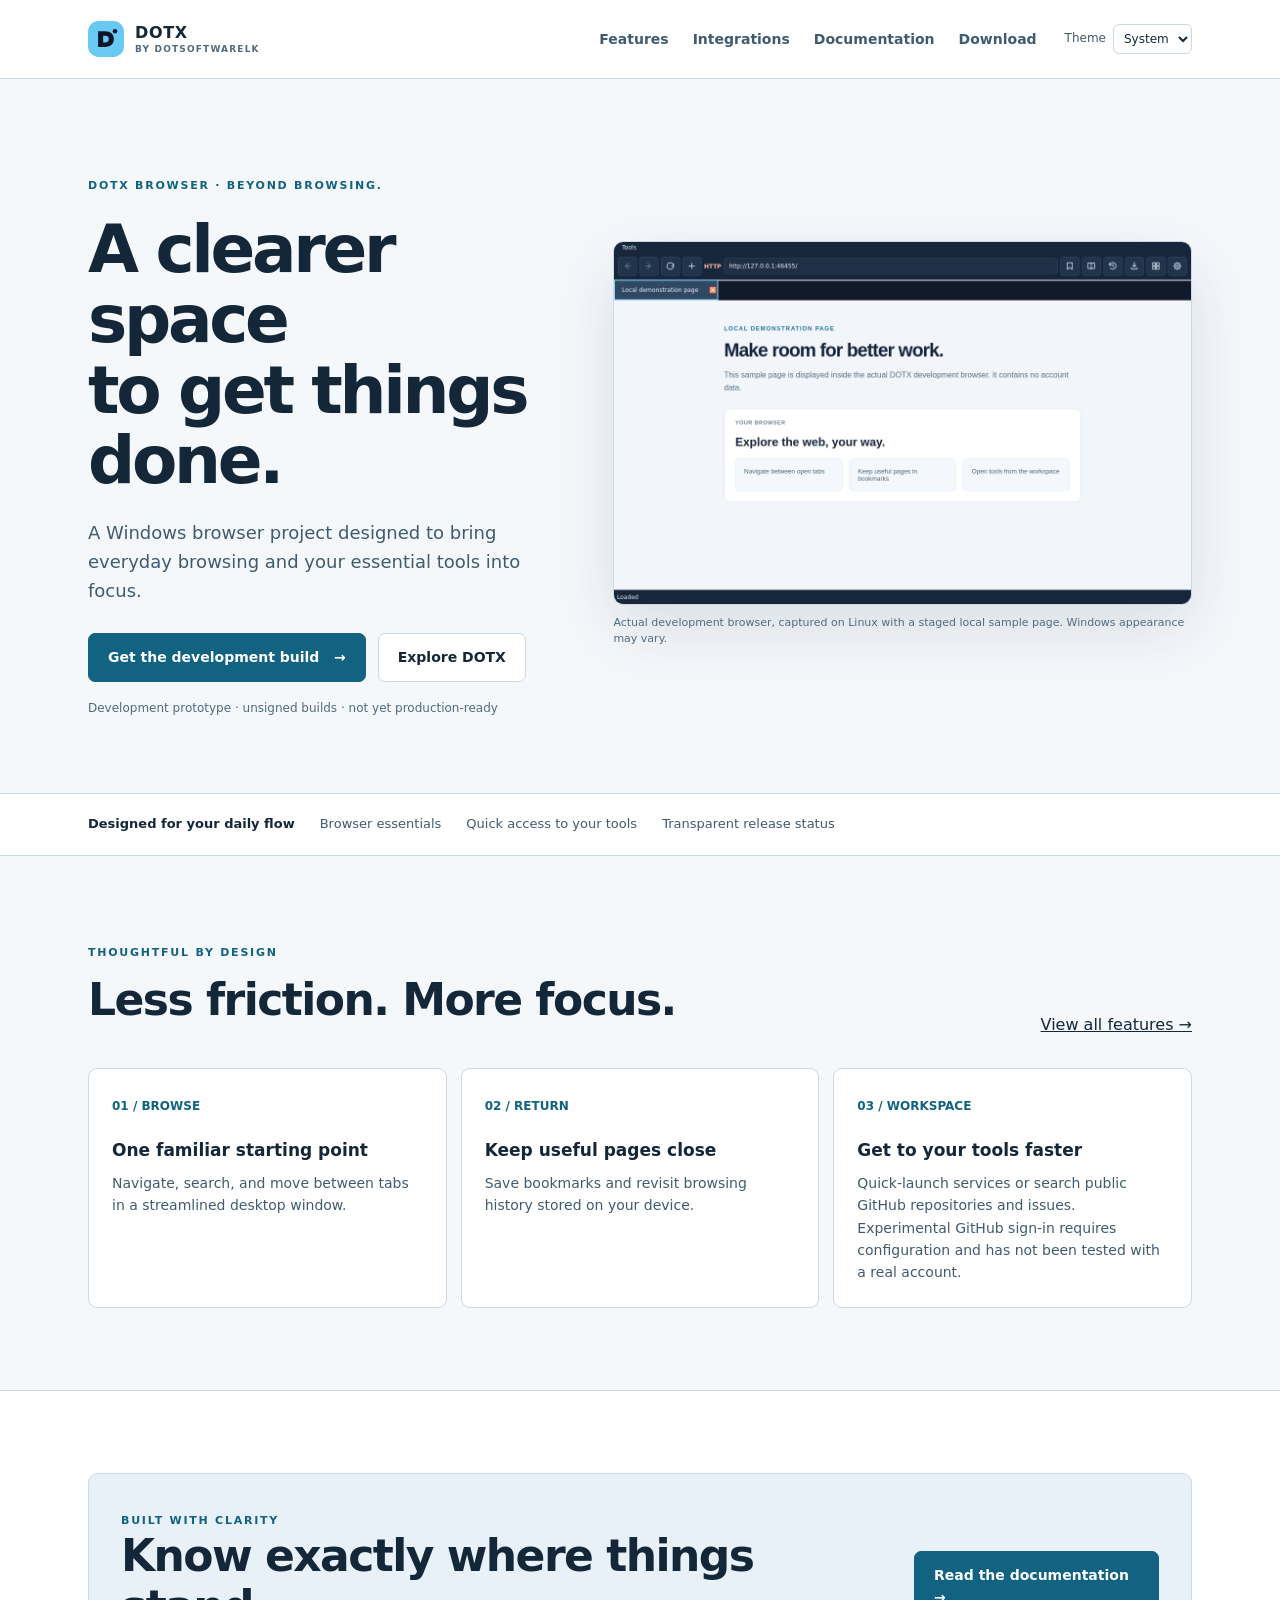
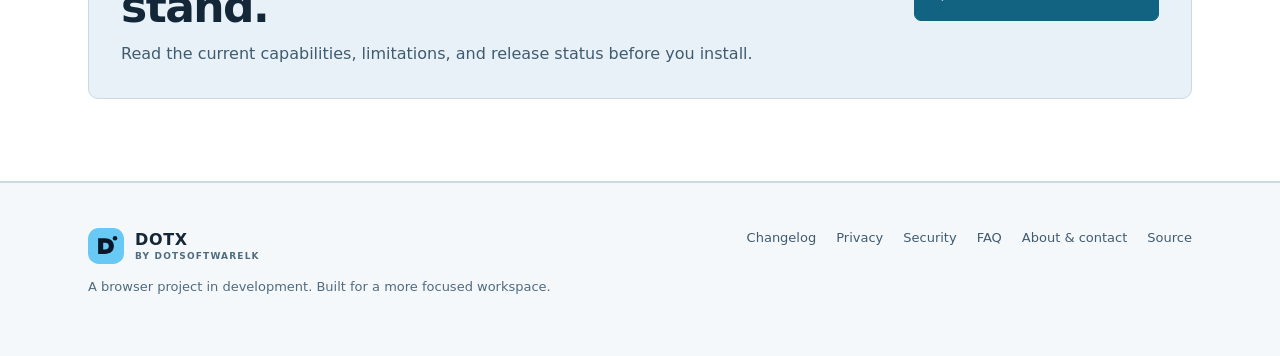
==== commit 76091c8e: "Refine browser chrome and reviewable Windows checks" ====
--- a/site/index.html
+++ b/site/index.html
@@ -1 +1 @@
-<!doctype html><html lang="en"><head><meta charset="utf-8"><meta name="viewport" content="width=device-width,initial-scale=1"><meta name="description" content="DOTX Browser by dotsoftwarelk: a Windows browser project in development."><meta property="og:type" content="website"><meta property="og:title" content="Home | DOTX Browser"><meta property="og:description" content="DOTX Browser by dotsoftwarelk: a Windows browser project in development."><meta name="theme-color" content="#09111e"><title>Home | DOTX Browser</title><link rel="icon" href="assets/mark.svg" type="image/svg+xml"><link rel="stylesheet" href="assets/style.css"><script defer src="assets/theme.js"></script></head><body><a class="skip" href="#main">Skip to content</a><header class="site-header"><div class="wrap topbar"><a href="index.html" class="brand"><img src="assets/mark.svg" alt=""><span>DOTX<small>BY DOTSOFTWARELK</small></span></a><nav class="nav" aria-label="Main navigation"><a href="features.html">Features</a><a href="integrations.html">Integrations</a><a href="docs.html">Documentation</a><a href="download.html">Download</a></nav><div class="theme-picker" hidden><label for="theme-picker">Theme</label><select id="theme-picker" aria-label="Color theme"><option value="system">System</option><option value="light">Light</option><option value="dark">Dark</option></select></div><details class="mobile-nav"><summary>Menu</summary><div><a href="features.html">Features</a><a href="integrations.html">Integrations</a><a href="docs.html">Documentation</a><a href="download.html">Download</a><a href="changelog.html">Changelog</a><a href="privacy.html">Privacy</a><a href="security.html">Security</a><a href="faq.html">FAQ</a><a href="about.html">About &amp; contact</a><a href="https://github.com/dotsoftwarelk/dotx-browser">Source</a></div></details></div></header><main id="main"><div class="wrap"><section class="hero"><div><span class="eyebrow">DOTX Browser · by dotsoftwarelk</span><h1>A clearer space<br>to get things done.</h1><p>A Windows browser project designed to bring everyday browsing and your essential tools into focus.</p><div class="actions"><a class="button primary" href="download.html">Get the development build &nbsp; →</a><a class="button" href="features.html">Explore DOTX</a></div><div class="fine">Development prototype · unsigned builds · not yet production-ready</div></div><figure class="product-visual"><img src="assets/browser-screenshot.png" width="1180" height="740" alt="Actual DOTX development browser window displaying a local sample page"><figcaption>Actual development browser, captured on Linux with a staged local sample page. Windows appearance may vary.</figcaption></figure></section></div><div class="band"><div class="wrap"><strong>Designed for your daily flow</strong><span>Browser essentials</span><span>Quick access to your tools</span><span>Transparent release status</span></div></div><section class="section"><div class="wrap"><div class="section-head"><div><span class="eyebrow">Thoughtful by design</span><h2>Less friction. More focus.</h2></div><a href="features.html">View all features →</a></div><div class="grid"><article class="card"><span class="num">01 / BROWSE</span><h3>One familiar starting point</h3><p>Navigate, search, and move between tabs in a streamlined desktop window.</p></article><article class="card"><span class="num">02 / RETURN</span><h3>Keep useful pages close</h3><p>Save bookmarks and revisit browsing history stored on your device.</p></article><article class="card"><span class="num">03 / WORKSPACE</span><h3>Get to your tools faster</h3><p>Quick-launch services or search public GitHub repositories and issues. Experimental GitHub sign-in requires configuration and has not been tested with a real account.</p></article></div></div></section><section class="section alt"><div class="wrap"><div class="callout"><div><span class="eyebrow">Built with clarity</span><h2>Know exactly where things stand.</h2><p>Read the current capabilities, limitations, and release status before you install.</p></div><a class="button primary" href="docs.html">Read the documentation →</a></div></div></section></main><footer class="footer"><div class="wrap footer-inner"><div><a href="index.html" class="brand"><img src="assets/mark.svg" alt=""><span>DOTX<small>BY DOTSOFTWARELK</small></span></a><p>A browser project in development. Built for a more focused workspace.</p></div><nav class="footer-links" aria-label="Footer navigation"><a href="changelog.html">Changelog</a><a href="privacy.html">Privacy</a><a href="security.html">Security</a><a href="faq.html">FAQ</a><a href="about.html">About &amp; contact</a><a href="https://github.com/dotsoftwarelk/dotx-browser">Source</a></nav></div></footer></body></html>+<!doctype html><html lang="en"><head><meta charset="utf-8"><meta name="viewport" content="width=device-width,initial-scale=1"><meta name="description" content="DOTX Browser by dotsoftwarelk: a Windows browser project in development."><meta property="og:type" content="website"><meta property="og:title" content="Home | DOTX Browser"><meta property="og:description" content="DOTX Browser by dotsoftwarelk: a Windows browser project in development."><meta name="theme-color" content="#09111e"><title>Home | DOTX Browser</title><link rel="icon" href="assets/mark.svg" type="image/svg+xml"><link rel="stylesheet" href="assets/style.css"><script defer src="assets/theme.js"></script></head><body><a class="skip" href="#main">Skip to content</a><header class="site-header"><div class="wrap topbar"><a href="index.html" class="brand"><img src="assets/mark.svg" alt=""><span>DOTX<small>BY DOTSOFTWARELK</small></span></a><nav class="nav" aria-label="Main navigation"><a href="features.html">Features</a><a href="integrations.html">Integrations</a><a href="docs.html">Documentation</a><a href="download.html">Download</a></nav><div class="theme-picker" hidden><label for="theme-picker">Theme</label><select id="theme-picker" aria-label="Color theme"><option value="system">System</option><option value="light">Light</option><option value="dark">Dark</option></select></div><details class="mobile-nav"><summary>Menu</summary><div><a href="features.html">Features</a><a href="integrations.html">Integrations</a><a href="docs.html">Documentation</a><a href="download.html">Download</a><a href="changelog.html">Changelog</a><a href="privacy.html">Privacy</a><a href="security.html">Security</a><a href="faq.html">FAQ</a><a href="about.html">About &amp; contact</a><a href="https://github.com/dotsoftwarelk/dotx-browser">Source</a></div></details></div></header><main id="main"><div class="wrap"><section class="hero"><div><span class="eyebrow">DOTX Browser · BEYOND BROWSING.</span><h1>A clearer space<br>to get things done.</h1><p>A Windows browser project designed to bring everyday browsing and your essential tools into focus.</p><div class="actions"><a class="button primary" href="download.html">Get the development build &nbsp; →</a><a class="button" href="features.html">Explore DOTX</a></div><div class="fine">Development prototype · unsigned builds · not yet production-ready</div></div><figure class="product-visual"><img src="assets/browser-screenshot.png" width="1180" height="740" alt="Actual DOTX development browser window displaying a local sample page"><figcaption>Actual development browser, captured on Linux with a staged local sample page. Windows appearance may vary.</figcaption></figure></section></div><div class="band"><div class="wrap"><strong>Designed for your daily flow</strong><span>Browser essentials</span><span>Quick access to your tools</span><span>Transparent release status</span></div></div><section class="section"><div class="wrap"><div class="section-head"><div><span class="eyebrow">Thoughtful by design</span><h2>Less friction. More focus.</h2></div><a href="features.html">View all features →</a></div><div class="grid"><article class="card"><span class="num">01 / BROWSE</span><h3>One familiar starting point</h3><p>Navigate, search, and move between tabs in a streamlined desktop window.</p></article><article class="card"><span class="num">02 / RETURN</span><h3>Keep useful pages close</h3><p>Save bookmarks and revisit browsing history stored on your device.</p></article><article class="card"><span class="num">03 / WORKSPACE</span><h3>Get to your tools faster</h3><p>Quick-launch services or search public GitHub repositories and issues. Experimental GitHub sign-in requires configuration and has not been tested with a real account.</p></article></div></div></section><section class="section alt"><div class="wrap"><div class="callout"><div><span class="eyebrow">Built with clarity</span><h2>Know exactly where things stand.</h2><p>Read the current capabilities, limitations, and release status before you install.</p></div><a class="button primary" href="docs.html">Read the documentation →</a></div></div></section></main><footer class="footer"><div class="wrap footer-inner"><div><a href="index.html" class="brand"><img src="assets/mark.svg" alt=""><span>DOTX<small>BY DOTSOFTWARELK</small></span></a><p>A browser project in development. Built for a more focused workspace.</p></div><nav class="footer-links" aria-label="Footer navigation"><a href="changelog.html">Changelog</a><a href="privacy.html">Privacy</a><a href="security.html">Security</a><a href="faq.html">FAQ</a><a href="about.html">About &amp; contact</a><a href="https://github.com/dotsoftwarelk/dotx-browser">Source</a></nav></div></footer></body></html>
